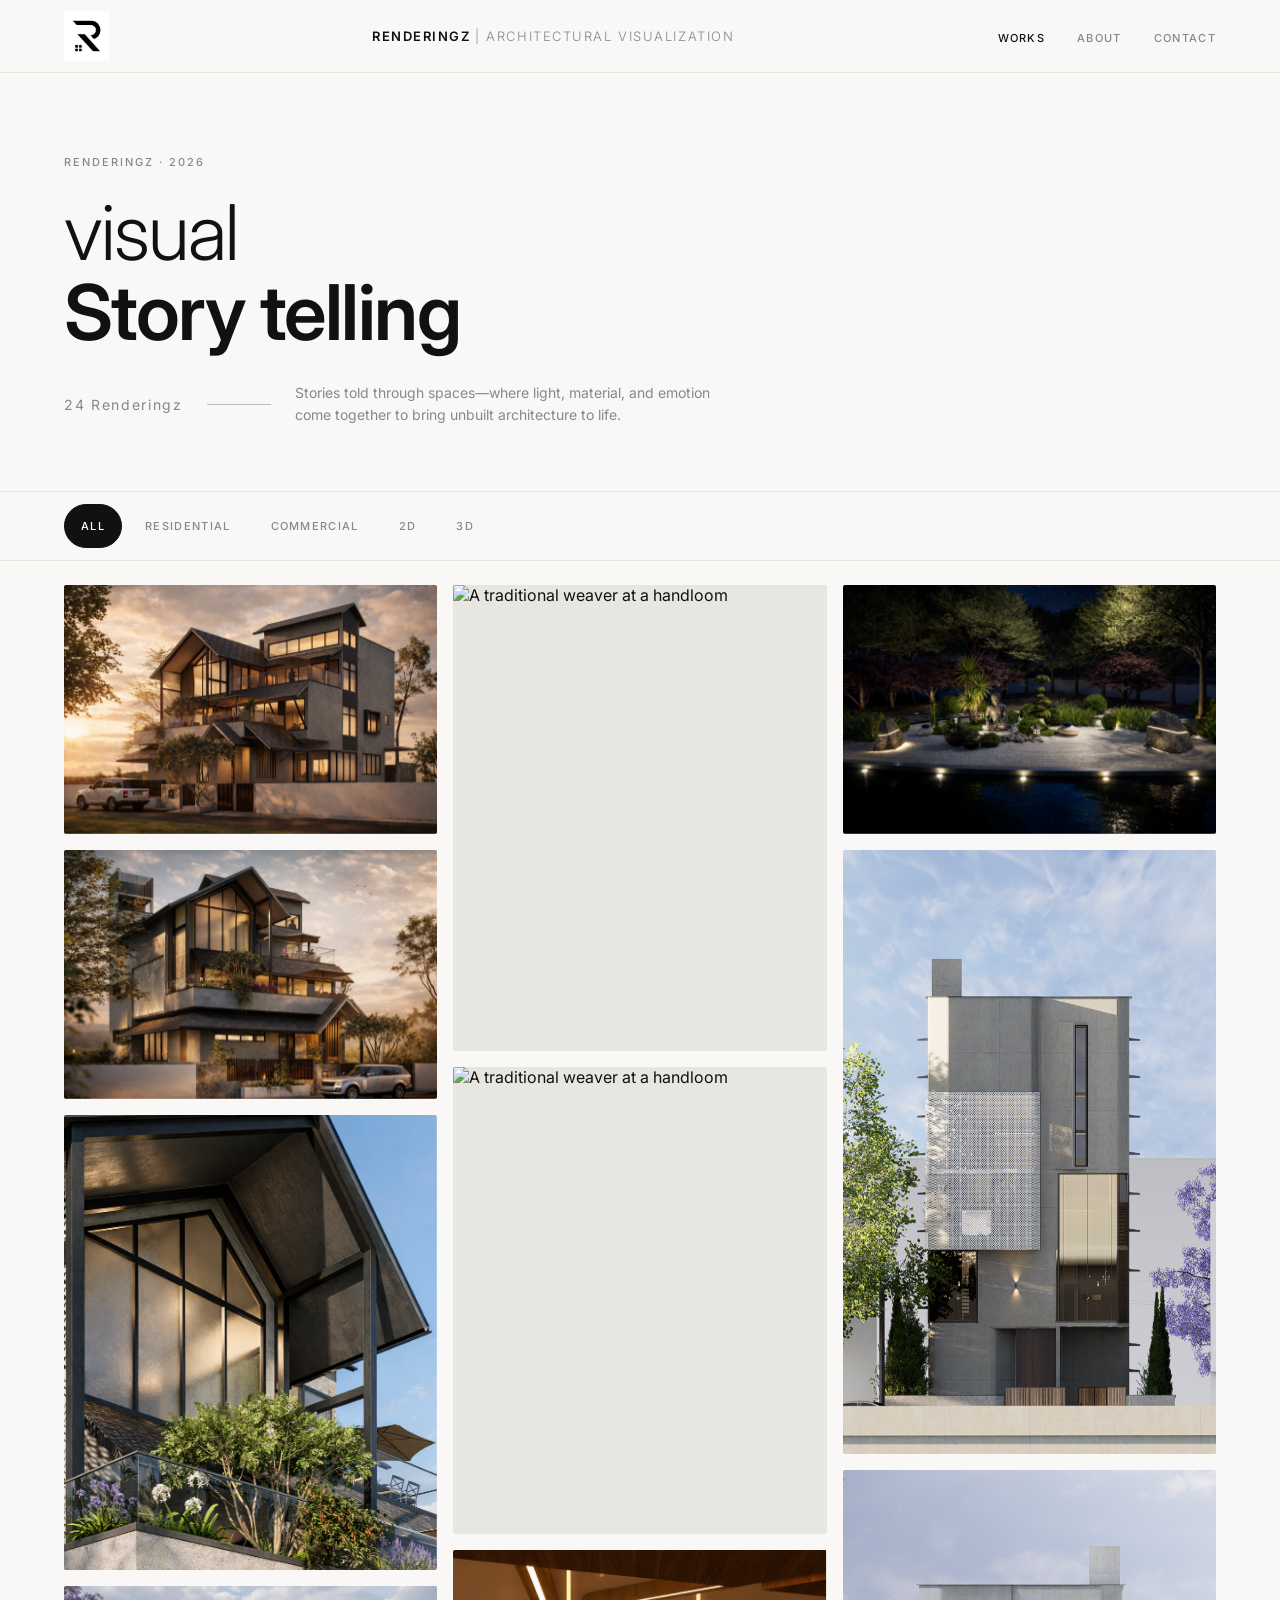
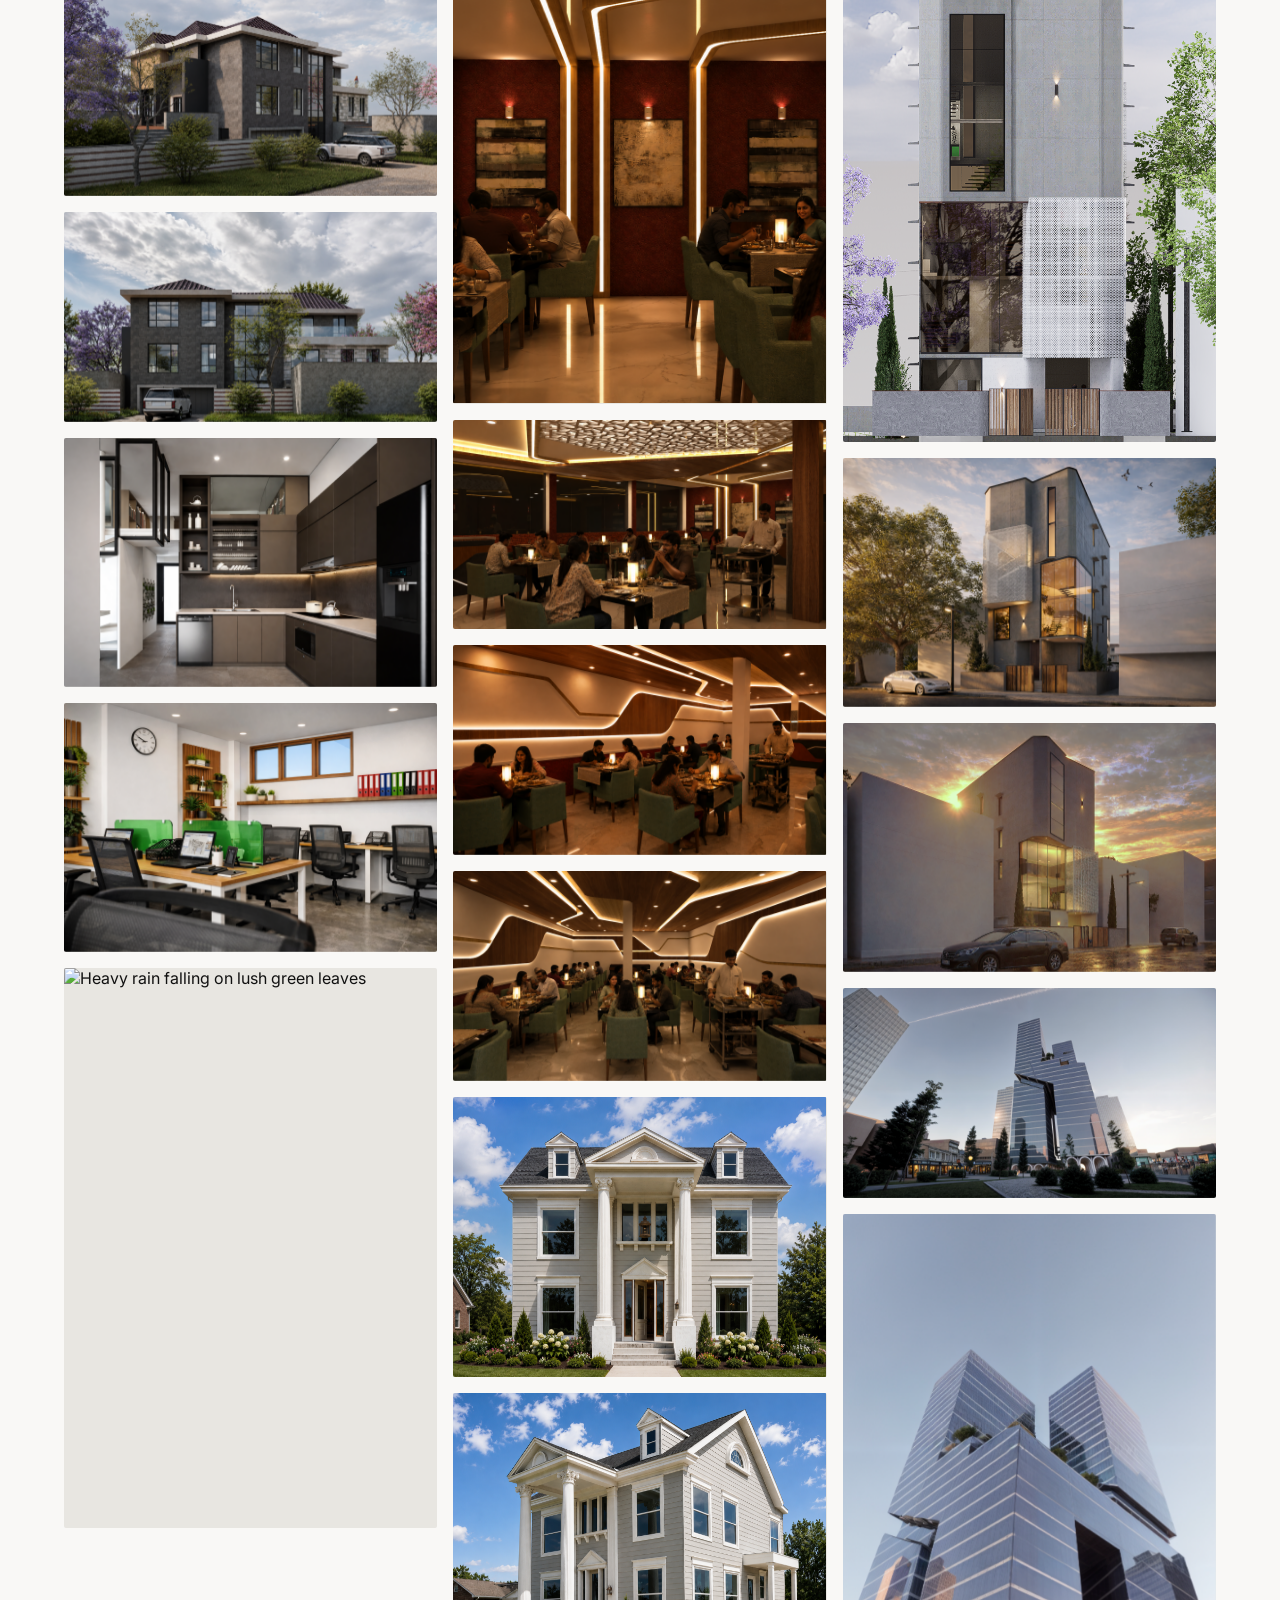
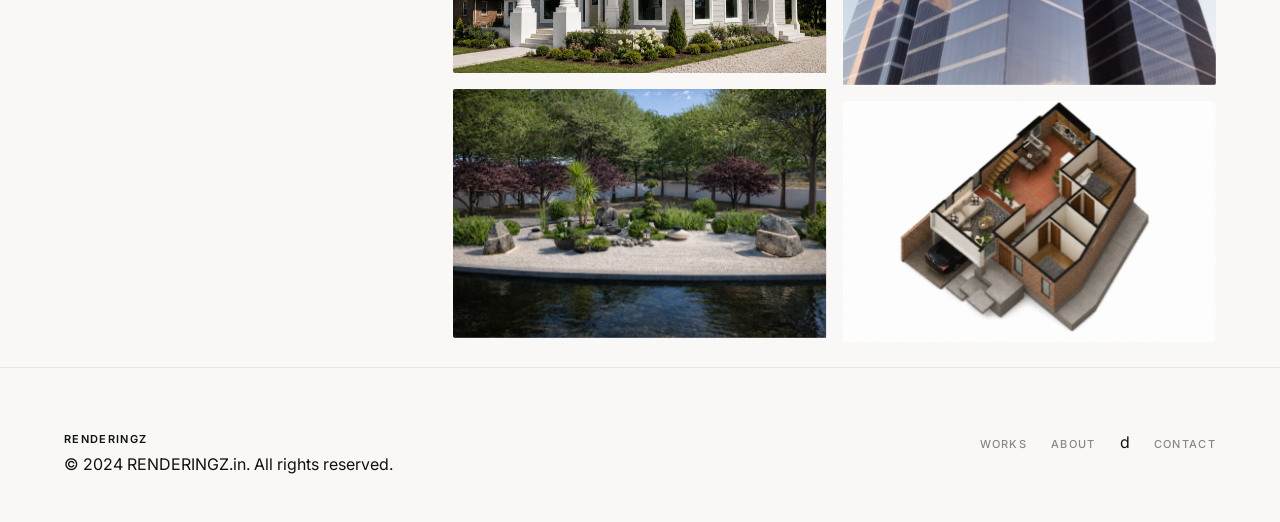
==== index.html @ 3589bfb1 "first initial commit" ====
<!DOCTYPE html>
<html lang="en">
<head>
  <meta charset="UTF-8" />
  <meta name="viewport" content="width=device-width, initial-scale=1.0" />
  <title>RENDERINGZ.IN</title>
  <link rel="icon" href="images/favicon.ico.png" />
  <meta name="description" content="A minimalist portfolio template." />

  <!--
Tooplate 2160 Exhibit Studio
https://www.tooplate.com/view/2160-exhibit-studio
Free HTML CSS Template
-->

  <link rel="preconnect" href="https://fonts.googleapis.com" />
  <link rel="preconnect" href="https://fonts.gstatic.com" crossorigin />
  <link href="https://fonts.googleapis.com/css2?family=Inter:wght@300;400;500;600&display=swap" rel="stylesheet" />
  <link rel="stylesheet" href="Renderingz-style.css" />
</head>
<body>

  <!-- ═══════════════════════════════════════════════════════════════
       NAVIGATION
       ═══════════════════════════════════════════════════════════════ -->
  <nav class="site-nav" role="navigation" aria-label="Main">

      <!-- ↓ EDIT: Replace with your name or studio name -->

      

    <div class="nav__bar">

      <a href="index.html" class="logo">
        <img src="images/logo-2-01.png" alt="Company Logo">

      <a href="index.html" class="nav__wordmark">RENDERINGZ <span>| Architectural visualization</span></a>

      <!-- ↓ EDIT: Desktop links (visible ≥680px) -->
      <ul class="nav__links">
        <li><a href="index.html" class="nav__link--active">works</a></li>
        <li><a href="about.html">About</a></li>
        <li><a href="contact.html">Contact</a></li>
      </ul>

      <!-- Hamburger — visible on mobile only, controlled by JS -->
      <button
        class="nav__hamburger"
        id="js-hamburger"
        aria-label="Open menu"
        aria-expanded="false"
        aria-controls="js-mobile-menu"
      >
        <span class="nav__hamburger-line"></span>
        <span class="nav__hamburger-line"></span>
        <span class="nav__hamburger-line"></span>
      </button>

    </div><!-- /nav__bar -->

    <!-- ↓ EDIT: Mobile menu links (visible <680px, toggled by hamburger) -->
    <ul class="nav__mobile-menu" id="js-mobile-menu" aria-hidden="true">
      <li><a href="index.html" class="nav__link--active">Gallery</a></li>
      <li><a href="about.html">About</a></li>
      <li><a href="contact.html">Contact</a></li>
    </ul>

  </nav>


  <!-- ═══════════════════════════════════════════════════════════════
       HERO
       ═══════════════════════════════════════════════════════════════ -->
  <header class="site-hero">

        <!-- ↓ EDIT: Your gallery category / series name -->
    <p class="hero__tag">Renderingz · 2026</p>

    <!-- ↓ EDIT: Your gallery headline -->
    <h1 class="hero__title">
      visual <br><strong>Story telling</strong>
    </h1>

    <div class="hero__meta">
      <!-- ↓ EDIT: Update the photo count to match your gallery -->
      <span class="hero__count" id="js-photo-count">24 Renderingz</span>
      <div class="hero__rule" aria-hidden="true"></div>
      <!-- ↓ EDIT: A one-line description of your gallery series -->
      <p class="hero__desc">Stories told through spaces—where light, material, and emotion come together to bring unbuilt architecture to life.</p>
    </div>

  </header>


  <!-- ═══════════════════════════════════════════════════════════════
       FILTER BAR  (optional — delete this section if not needed)
       ═══════════════════════════════════════════════════════════════ -->
  <div class="gallery-filter-wrap">
    <div class="gallery-filter" role="toolbar" aria-label="Filter gallery">

      <!-- ↓ EDIT: Add or remove filter buttons to match your categories.
                The "All" button shows all items; the others filter by
                the data-filter attribute on each .gallery__item below. -->
      <button class="filter__btn is-active" data-filter="all">All</button>
      <button class="filter__btn" data-filter="Residential">Residential</button>
      <button class="filter__btn" data-filter="commercial">commercial</button>
      <button class="filter__btn" data-filter="2D">2D</button>
      <button class="filter__btn" data-filter="3D">3D</button>

    </div>
  </div>


  <!-- ═══════════════════════════════════════════════════════════════
       MASONRY GALLERY
       ─────────────────────────────────────────────────────────────
       HOW TO ADD PHOTOS:
       1. Copy one <div class="gallery__item"> block below.
       2. Replace the src="..." with your image path.
       3. Replace data-full="..." with a high-res path for the lightbox.
       4. Update data-title and data-meta to your caption text.
       5. Set data-category to one of your filter names (e.g. "Residential").
       ─────────────────────────────────────────────────────────────
       NOTE: The CSS column masonry needs images of VARYING heights
       for the best visual result. Mix Residential & commercial shots.
       ═══════════════════════════════════════════════════════════════ -->
  <main class="gallery" id="js-gallery" aria-label="Photo gallery">


    <!-- ─── PHOTO 1 ───────────────────────────────────────────── -->
    <div class="gallery__item" data-category="Residential"
         data-full="images/BLR_Villa-2_ExC1.png"
         data-title="Bangalore villa"
         data-meta="Bangalore, India · 2025">

      <!-- ↓ EDIT: Replace src with your thumbnail image -->
      <img
        src="images/BLR_Villa-2_ExC1.png"
        width="900"
        height="600"
        alt="A Residential captured in golden hour light"
        class="gallery__image"
        loading="lazy"
      />

      <div class="gallery__caption">
        <span class="gallery__caption-title">Bangalore villa</span>
        <span class="gallery__caption-meta">Bangalore, India · 2025</span>
      </div>

      <div class="gallery__expand-icon" aria-hidden="true">
        <svg viewBox="0 0 12 12" stroke-width="1.5"><path d="M1 4V1h3M8 1h3v3M11 8v3H8M4 11H1V8"/></svg>
      </div>

    </div><!-- /PHOTO 1 -->


    <!-- ─── PHOTO 2 ───────────────────────────────────────────── -->
    <div class="gallery__item" data-category="Residential"
         data-full="images/BLR_Villa-2_ExC2.png"
         data-title="Bangalore villa"
         data-meta="Bangalore, India · 2025">

      <img
        src="images/BLR_Villa-2_ExC2.png"
        width="600"
        height="400"
        alt="Coastal mist over a rugged shoreline"
        class="gallery__image"
        loading="lazy"
      />

      <div class="gallery__caption">
        <span class="gallery__caption-title">Bangalore villa</span>
        <span class="gallery__caption-meta">Bangalore, India · 2025</span>
      </div>

      <div class="gallery__expand-icon" aria-hidden="true">
        <svg viewBox="0 0 12 12" stroke-width="1.5"><path d="M1 4V1h3M8 1h3v3M11 8v3H8M4 11H1V8"/></svg>
      </div>

    </div><!-- /PHOTO 2 -->


    <!-- ─── PHOTO 3 ───────────────────────────────────────────── -->
    <div class="gallery__item" data-category="Residential"
         data-full="images/BLR_Villa-2_ExC3 - Copy.png"
         data-title="Bangalore villa"
         data-meta="Bangalore, India · 2025">

      <img
        src="images/BLR_Villa-2_ExC3 - Copy.png"
        width="600"
        height="800"
        alt="Urban architecture reflecting steel and glass"
        class="gallery__image"
        loading="lazy"
      />

      <div class="gallery__caption">
        <span class="gallery__caption-title">Steel &amp; Glass</span>
        <span class="gallery__caption-meta">New York, USA · 2024</span>
      </div>

      <div class="gallery__expand-icon" aria-hidden="true">
        <svg viewBox="0 0 12 12" stroke-width="1.5"><path d="M1 4V1h3M8 1h3v3M11 8v3H8M4 11H1V8"/></svg>
      </div>

    </div><!-- /PHOTO 3 -->


    <!-- ─── PHOTO 4 ───────────────────────────────────────────── -->
    <div class="gallery__item" data-category="Residential"
         data-full="images/Atlanta house 1 ExC1.png"
         data-title="Atlanta house"
         data-meta="Atlanta · 2025">

      <img
        src="images/Atlanta house 1 ExC1.png"
        width="600"
        height="400"
        alt="Sunlight filtering through a dense forest floor"
        class="gallery__image"
        loading="lazy"
      />

      <div class="gallery__caption">
        <span class="gallery__caption-title">Atlanta house</span>
        <span class="gallery__caption-meta">Atlanta · 2025</span>
      </div>

      <div class="gallery__expand-icon" aria-hidden="true">
        <svg viewBox="0 0 12 12" stroke-width="1.5"><path d="M1 4V1h3M8 1h3v3M11 8v3H8M4 11H1V8"/></svg>
      </div>

    </div><!-- /PHOTO 4 -->


    <!-- ─── PHOTO 5 ───────────────────────────────────────────── -->
    <div class="gallery__item" data-category="Residential"
         data-full="images/Atlanta house 1 ExC2.png"
         data-title="Atlanta house"
         data-meta="Atlanta · 2025">

      <img
        src="images/Atlanta house 1 ExC2.png"
        width="600"
        height="900"
        alt="A quiet Residential by a Sunday morning window"
        class="gallery__image"
        loading="lazy"
      />

      <div class="gallery__caption">
        <span class="gallery__caption-title">Atlanta house</span>
        <span class="gallery__caption-meta">Atlanta · 2025</span>
      </div>

      <div class="gallery__expand-icon" aria-hidden="true">
        <svg viewBox="0 0 12 12" stroke-width="1.5"><path d="M1 4V1h3M8 1h3v3M11 8v3H8M4 11H1V8"/></svg>
      </div>

    </div><!-- /PHOTO 5 -->


    <!-- ─── PHOTO 6 ───────────────────────────────────────────── -->
    <div class="gallery__item" data-category="commercial"
         data-full="images/EXPERIENCE CENTER -1.png"
         data-title="Interiors experience center"
         data-meta="Bangalore, India · 2023">

      <img
        src="images/EXPERIENCE CENTER -1.png"
        width="600"
        height="360"
        alt="experience center Interiors"
        class="gallery__image"
        loading="lazy"
      />

      <div class="gallery__caption">
        <span class="gallery__caption-title">Experience center</span>
        <span class="gallery__caption-meta">Bangalore, India · 2023</span>
      </div>

      <div class="gallery__expand-icon" aria-hidden="true">
        <svg viewBox="0 0 12 12" stroke-width="1.5"><path d="M1 4V1h3M8 1h3v3M11 8v3H8M4 11H1V8"/></svg>
      </div>

    </div><!-- /PHOTO 6 -->


    <!-- ─── PHOTO 7 ───────────────────────────────────────────── -->
    <div class="gallery__item" data-category="commercial"
         data-full="images/EXPERIENCE CENTER -1.png"
         data-title="Interiors experience center"
         data-meta="Bangalore, India · 2023">

      <img
        src="images/BASEMENT OFFICE-1.png"
        width="600"
        height="360"
        alt="experience center Interiors"
        class="gallery__image"
        loading="lazy"
      />

      <div class="gallery__caption">
        <span class="gallery__caption-title">Experience center</span>
        <span class="gallery__caption-meta">Bangalore, India · 2023</span>
      </div>

      <div class="gallery__expand-icon" aria-hidden="true">
        <svg viewBox="0 0 12 12" stroke-width="1.5"><path d="M1 4V1h3M8 1h3v3M11 8v3H8M4 11H1V8"/></svg>
      </div>

    </div><!-- /PHOTO 7 -->


    <!-- ─── PHOTO 8 ───────────────────────────────────────────── -->
    <div class="gallery__item" data-category="Residential"
         data-full="images/BLR_Villa-1_ExC1.png"
         data-title="Bangalore villa"
         data-meta="Bengaluru, India · 2025">

      <img
        src="images/BLR_Villa-1_ExC1.png"
        width="600"
        height="900"
        alt="Heavy rain falling on lush green leaves"
        class="gallery__image"
        loading="lazy"
      />

      <div class="gallery__caption">
        <span class="gallery__caption-title">Bangalore villa</span>
        <span class="gallery__caption-meta">Bengaluru, India · 2025</span>
      </div>

      <div class="gallery__expand-icon" aria-hidden="true">
        <svg viewBox="0 0 12 12" stroke-width="1.5"><path d="M1 4V1h3M8 1h3v3M11 8v3H8M4 11H1V8"/></svg>
      </div>

    </div><!-- /PHOTO 8 -->


    <!-- ─── PHOTO 9 ───────────────────────────────────────────── -->
    <div class="gallery__item" data-category="Residential"
         data-full="images/BLR_Villa-1_ExC2.png"
         data-title="Bangalore villa"
         data-meta="Bengaluru, India · 2025">

      <img
        src="images/BLR_Villa-1_ExC2.png"
        width="600"
        height="750"
        alt="A traditional weaver at a handloom"
        class="gallery__image"
        loading="lazy"
      />

      <div class="gallery__caption">
        <span class="gallery__caption-title">Bangalore villa</span>
        <span class="gallery__caption-meta">Bengaluru, India · 2025</span>
      </div>

      <div class="gallery__expand-icon" aria-hidden="true">
        <svg viewBox="0 0 12 12" stroke-width="1.5"><path d="M1 4V1h3M8 1h3v3M11 8v3H8M4 11H1V8"/></svg>
      </div>

    </div><!-- /PHOTO 9 -->


    <!-- ─── PHOTO 10 ──────────────────────────────────────────── -->
    <div class="gallery__item" data-category="Residential"
         data-full="images/BLR_Villa-1_ExC4.png"
         data-title="Bangalore villa"
         data-meta="Bengaluru, India · 2025">

      <img
        src="images/BLR_Villa-1_ExC4.png"
        width="600"
        height="750"
        alt="A traditional weaver at a handloom"
        class="gallery__image"
        loading="lazy"
      />

      <div class="gallery__caption">
        <span class="gallery__caption-title">Bangalore villa</span>
        <span class="gallery__caption-meta">Bengaluru, India · 2025</span>
      </div>

      <div class="gallery__expand-icon" aria-hidden="true">
        <svg viewBox="0 0 12 12" stroke-width="1.5"><path d="M1 4V1h3M8 1h3v3M11 8v3H8M4 11H1V8"/></svg>
      </div>

    </div><!-- /PHOTO 10 -->


    <!-- ─── PHOTO 11 ──────────────────────────────────────────── -->
    <div class="gallery__item" data-category="commercial"
         data-full="images/HYD CHEFS - InC (3) - Copy.png"
         data-title="Hyderabad Chefs"
         data-meta="Bangalore, India · 2024">

      <img
        src="images/HYD CHEFS - InC (3) - Copy.png"
        width="600"
        height="800"
        alt="A single beam of light cutting through a dark pillar"
        class="gallery__image"
        loading="lazy"
      />

      <div class="gallery__caption">
        <span class="gallery__caption-title">Hyderabad Chefs</span>
        <span class="gallery__caption-meta">Bangalore, India · 2024</span>
      </div>

      <div class="gallery__expand-icon" aria-hidden="true">
        <svg viewBox="0 0 12 12" stroke-width="1.5"><path d="M1 4V1h3M8 1h3v3M11 8v3H8M4 11H1V8"/></svg>
      </div>

    </div><!-- /PHOTO 11 -->


    <!-- ─── PHOTO 12 ──────────────────────────────────────────── -->
    <div class="gallery__item" data-category="commercial"
         data-full="images/HYD CHEFS - InC (1).png"
         data-title="Hyderabad Chefs"
         data-meta="Bangalore, India · 2024">

      <img
        src="images/HYD CHEFS - InC (1).png"
        width="600"
        height="800"
        alt="A single beam of light cutting through a dark pillar"
        class="gallery__image"
        loading="lazy"
      />

      <div class="gallery__caption">
        <span class="gallery__caption-title">Hyderabad Chefs</span>
        <span class="gallery__caption-meta">Bangalore, India · 2024</span>
      </div>

      <div class="gallery__expand-icon" aria-hidden="true">
        <svg viewBox="0 0 12 12" stroke-width="1.5"><path d="M1 4V1h3M8 1h3v3M11 8v3H8M4 11H1V8"/></svg>
      </div>

    </div><!-- /PHOTO 12 -->


    <!-- ─── PHOTO 13 ───────────────────────────────────────────── -->
    <div class="gallery__item" data-category="commercial"
         data-full="images/HYD CHEFS - InC (2).png"
         data-title="Hyderabad Chefs"
         data-meta="Bangalore, India · 2024">

      <img
        src="images/HYD CHEFS - InC (2).png"
        width="600"
        height="800"
        alt="A single beam of light cutting through a dark pillar"
        class="gallery__image"
        loading="lazy"
      />

      <div class="gallery__caption">
        <span class="gallery__caption-title">Hyderabad Chefs</span>
        <span class="gallery__caption-meta">Bangalore, India · 2024</span>
      </div>

      <div class="gallery__expand-icon" aria-hidden="true">
        <svg viewBox="0 0 12 12" stroke-width="1.5"><path d="M1 4V1h3M8 1h3v3M11 8v3H8M4 11H1V8"/></svg>
      </div>

    </div><!-- /PHOTO 13 -->


    <!-- ─── PHOTO 14 ───────────────────────────────────────────── -->
    <div class="gallery__item" data-category="commercial"
         data-full="images/HYD CHEFS - InC (4).png"
         data-title="Hyderabad Chefs"
         data-meta="Bangalore, India · 2024">

      <img
        src="images/HYD CHEFS - InC (4).png"
        width="600"
        height="800"
        alt="A single beam of light cutting through a dark pillar"
        class="gallery__image"
        loading="lazy"
      />

      <div class="gallery__caption">
        <span class="gallery__caption-title">Hyderabad Chefs</span>
        <span class="gallery__caption-meta">Bangalore, India · 2024</span>
      </div>

      <div class="gallery__expand-icon" aria-hidden="true">
        <svg viewBox="0 0 12 12" stroke-width="1.5"><path d="M1 4V1h3M8 1h3v3M11 8v3H8M4 11H1V8"/></svg>
      </div>

    </div><!-- /PHOTO 14 -->


    <!-- ─── PHOTO 15 ───────────────────────────────────────────── -->
    <div class="gallery__item" data-category="Residential"
         data-full="images/San Jose house 1 - ExC1.png"
         data-title="San Jose House"
         data-meta="San Jose, USA · 2026">

      <img
        src="images/San Jose house 1 - ExC1.png"
        width="600"
        height="360"
        alt="Salt flats stretching to the horizon at dusk"
        class="gallery__image"
        loading="lazy"
      />

      <div class="gallery__caption">
        <span class="gallery__caption-title">San Jose House</span>
        <span class="gallery__caption-meta">San Jose, USA · 2026</span>
      </div>

      <div class="gallery__expand-icon" aria-hidden="true">
        <svg viewBox="0 0 12 12" stroke-width="1.5"><path d="M1 4V1h3M8 1h3v3M11 8v3H8M4 11H1V8"/></svg>
      </div>

    </div><!-- /PHOTO 15 -->


    <!-- ─── PHOTO 16 ───────────────────────────────────────────── -->
    <div class="gallery__item" data-category="Residential"
         data-full="images/San Jose house 1 - ExC2.png"
         data-title="San Jose House"
         data-meta="San Jose, USA · 2026">

      <img
        src="images/San Jose house 1 - ExC2.png"
        width="600"
        height="360"
        alt="Salt flats stretching to the horizon at dusk"
        class="gallery__image"
        loading="lazy"
      />

      <div class="gallery__caption">
        <span class="gallery__caption-title">San Jose House</span>
        <span class="gallery__caption-meta">San Jose, USA · 2026</span>
      </div>

      <div class="gallery__expand-icon" aria-hidden="true">
        <svg viewBox="0 0 12 12" stroke-width="1.5"><path d="M1 4V1h3M8 1h3v3M11 8v3H8M4 11H1V8"/></svg>
      </div>

    </div><!-- /PHOTO 16 -->


     <!-- ─── PHOTO 17 ───────────────────────────────────────────── -->
    <div class="gallery__item" data-category="commercial"
         data-full="images/zen garden day.png"
         data-title="Delhi convention center"
         data-meta="New delhi, India · 2024">

      <img
        src="images/zen garden day.png"
        width="600"
        height="360"
        alt="Delhi convention center driveway landscape"
        class="gallery__image"
        loading="lazy"
      />

      <div class="gallery__caption">
        <span class="gallery__caption-title">Delhi convention center</span>
        <span class="gallery__caption-meta">New delhi, India · 2024</span>
      </div>

      <div class="gallery__expand-icon" aria-hidden="true">
        <svg viewBox="0 0 12 12" stroke-width="1.5"><path d="M1 4V1h3M8 1h3v3M11 8v3H8M4 11H1V8"/></svg>
      </div>

    </div><!-- /PHOTO 17 -->


    <!-- ─── PHOTO 17 ───────────────────────────────────────────── -->
    <div class="gallery__item" data-category="commercial"
         data-full="images/zen garden.png"
         data-title="Delhi convention center"
         data-meta="New delhi, India · 2024">

      <img
        src="images/zen garden.png"
        width="600"
        height="360"
        alt="Delhi convention center driveway landscape"
        class="gallery__image"
        loading="lazy"
      />

      <div class="gallery__caption">
        <span class="gallery__caption-title">Delhi convention center</span>
        <span class="gallery__caption-meta">New delhi, India · 2024</span>
      </div>

      <div class="gallery__expand-icon" aria-hidden="true">
        <svg viewBox="0 0 12 12" stroke-width="1.5"><path d="M1 4V1h3M8 1h3v3M11 8v3H8M4 11H1V8"/></svg>
      </div>

    </div><!-- /PHOTO 17 -->


    <!-- ─── PHOTO 17 ───────────────────────────────────────────── -->
    <div class="gallery__item" data-category="commercial"
         data-full="images/Nagpur centre (1).png"
         data-title="Nagpur convention center"
         data-meta="Nagpur, India · 2025">

      <img
        src="images/Nagpur centre (1).png"
        width="600"
        height="360"
        alt="Delhi convention center driveway landscape"
        class="gallery__image"
        loading="lazy"
      />

      <div class="gallery__caption">
        <span class="gallery__caption-title">Nagpur convention center</span>
        <span class="gallery__caption-meta">Nagpur, India · 2025</span>
      </div>

      <div class="gallery__expand-icon" aria-hidden="true">
        <svg viewBox="0 0 12 12" stroke-width="1.5"><path d="M1 4V1h3M8 1h3v3M11 8v3H8M4 11H1V8"/></svg>
      </div>

    </div><!-- /PHOTO 17 -->



    <!-- ─── PHOTO 18 ───────────────────────────────────────────── -->
    <div class="gallery__item" data-category="commercial"
         data-full="images/Nagpur centre (2).png"
         data-title="Nagpur convention center"
         data-meta="Nagpur, India · 2025">

      <img
        src="images/Nagpur centre (2).png"
        width="600"
        height="360"
        alt="Delhi convention center driveway landscape"
        class="gallery__image"
        loading="lazy"
      />

      <div class="gallery__caption">
        <span class="gallery__caption-title">Nagpur convention center</span>
        <span class="gallery__caption-meta">Nagpur, India · 2025</span>
      </div>

      <div class="gallery__expand-icon" aria-hidden="true">
        <svg viewBox="0 0 12 12" stroke-width="1.5"><path d="M1 4V1h3M8 1h3v3M11 8v3H8M4 11H1V8"/></svg>
      </div>

    </div><!-- /PHOTO 18 -->


    <!-- ─── PHOTO 19 ───────────────────────────────────────────── -->
    <div class="gallery__item" data-category="commercial"
         data-full="images/Nagpur centre (3).png"
         data-title="Nagpur convention center"
         data-meta="Nagpur, India · 2025">

      <img
        src="images/Nagpur centre (3).png"
        width="600"
        height="360"
        alt="Delhi convention center driveway landscape"
        class="gallery__image"
        loading="lazy"
      />

      <div class="gallery__caption">
        <span class="gallery__caption-title">Nagpur convention center</span>
        <span class="gallery__caption-meta">Nagpur, India · 2025</span>
      </div>

      <div class="gallery__expand-icon" aria-hidden="true">
        <svg viewBox="0 0 12 12" stroke-width="1.5"><path d="M1 4V1h3M8 1h3v3M11 8v3H8M4 11H1V8"/></svg>
      </div>

    </div><!-- /PHOTO 19 -->



    <!-- ─── PHOTO 20 ───────────────────────────────────────────── -->
    <div class="gallery__item" data-category="commercial"
         data-full="images/Nagpur centre (4).png"
         data-title="Nagpur convention center"
         data-meta="Nagpur, India · 2025">

      <img
        src="images/Nagpur centre (4).png"
        width="600"
        height="360"
        alt="Delhi convention center driveway landscape"
        class="gallery__image"
        loading="lazy"
      />

      <div class="gallery__caption">
        <span class="gallery__caption-title">Nagpur convention center</span>
        <span class="gallery__caption-meta">Nagpur, India · 2025</span>
      </div>

      <div class="gallery__expand-icon" aria-hidden="true">
        <svg viewBox="0 0 12 12" stroke-width="1.5"><path d="M1 4V1h3M8 1h3v3M11 8v3H8M4 11H1V8"/></svg>
      </div>

    </div><!-- /PHOTO 20 -->



    <!-- ─── PHOTO 20 ───────────────────────────────────────────── -->
    <div class="gallery__item" data-category="commercial"
         data-full="images/Bahrain (1).png"
         data-title="Pinnacle towers mised use competition"
         data-meta="Bahrain · 2025">

      <img
        src="images/Bahrain (1).png"
        width="600"
        height="360"
        alt="Delhi convention center driveway landscape"
        class="gallery__image"
        loading="lazy"
      />

      <div class="gallery__caption">
        <span class="gallery__caption-title">Nagpur convention center</span>
        <span class="gallery__caption-meta">Nagpur, India · 2025</span>
      </div>

      <div class="gallery__expand-icon" aria-hidden="true">
        <svg viewBox="0 0 12 12" stroke-width="1.5"><path d="M1 4V1h3M8 1h3v3M11 8v3H8M4 11H1V8"/></svg>
      </div>

    </div><!-- /PHOTO 20 -->



    <!-- ─── PHOTO 20 ───────────────────────────────────────────── -->
    <div class="gallery__item" data-category="commercial"
         data-full="images/Bahrain (2).png"
         data-title="Pinnacle towers mised use competition"
         data-meta="Bahrain · 2025">

      <img
        src="images/Bahrain (2).png"
        width="600"
        height="360"
        alt="Delhi convention center driveway landscape"
        class="gallery__image"
        loading="lazy"
      />

      <div class="gallery__caption">
        <span class="gallery__caption-title">Nagpur convention center</span>
        <span class="gallery__caption-meta">Nagpur, India · 2025</span>
      </div>

      <div class="gallery__expand-icon" aria-hidden="true">
        <svg viewBox="0 0 12 12" stroke-width="1.5"><path d="M1 4V1h3M8 1h3v3M11 8v3H8M4 11H1V8"/></svg>
      </div>

    </div><!-- /PHOTO 20 -->


    <!-- ─── PHOTO 20 ───────────────────────────────────────────── -->
    <div class="gallery__item" data-category="3D"
         data-full="images/mehfooz residence 3D.png"
         data-title="Mehfuz manzil"
         data-meta="Bangalore · 2025">

      <img
        src="images/mehfooz residence 3D.png"
        width="600"
        height="360"
        alt="Delhi convention center driveway landscape"
        class="gallery__image"
        loading="lazy"
      />

      <div class="gallery__caption">
        <span class="gallery__caption-title">Mehfooz manzil</span>
        <span class="gallery__caption-meta">Bangalore, India · 2025</span>
      </div>

      <div class="gallery__expand-icon" aria-hidden="true">
        <svg viewBox="0 0 12 12" stroke-width="1.5"><path d="M1 4V1h3M8 1h3v3M11 8v3H8M4 11H1V8"/></svg>
      </div>

    </div><!-- /PHOTO 20 -->

    

  

    


    <!-- ═══════════════════════════════════════════════════════════
         ↑  PASTE NEW PHOTOS ABOVE THIS LINE
         Copy any .gallery__item block above and change:
           src="..."              → your thumbnail image path
           data-full="..."        → your high-res image path
           data-title="..."       → your photo title
           data-meta="..."        → location / year
           data-category="..."    → portfolio category (for filter)
         ═══════════════════════════════════════════════════════════ -->


  </main><!-- /GALLERY -->


  <!-- ═══════════════════════════════════════════════════════════════
       LIGHTBOX  —  "Lightroom Mode"
       This element is controlled by JavaScript below.
       You do not need to edit this HTML.
       ═══════════════════════════════════════════════════════════════ -->
  <div class="lightbox" id="js-lightbox" role="dialog" aria-modal="true" aria-label="Photo viewer">

    <div class="lightbox__bar">
      <span class="lightbox__counter" id="js-lb-counter" aria-live="polite"></span>
      <button class="lightbox__close" id="js-lb-close" aria-label="Close photo viewer">
        <svg viewBox="0 0 24 24" stroke-linecap="round" stroke-linejoin="round">
          <path d="M18 6 6 18M6 6l12 12"/>
        </svg>
      </button>
    </div>

    <div class="lightbox__stage">

      <button class="lightbox__nav lightbox__nav--prev" id="js-lb-prev" aria-label="Previous photo">
        <svg viewBox="0 0 24 24" stroke-linecap="round" stroke-linejoin="round">
          <path d="M15 18l-6-6 6-6"/>
        </svg>
      </button>

      <!-- ↓ The <img> src is swapped by JS — do not edit src here -->
      <img src="" alt="" class="lightbox__image" id="js-lb-image" />

      <button class="lightbox__nav lightbox__nav--next" id="js-lb-next" aria-label="Next photo">
        <svg viewBox="0 0 24 24" stroke-linecap="round" stroke-linejoin="round">
          <path d="M9 18l6-6-6-6"/>
        </svg>
      </button>

    </div>

    <div class="lightbox__caption">
      <p class="lightbox__caption-title" id="js-lb-title"></p>
      <p class="lightbox__caption-meta"  id="js-lb-meta"></p>
    </div>

  </div><!-- /LIGHTBOX -->


  <!-- ═══════════════════════════════════════════════════════════════
       FOOTER
       ═══════════════════════════════════════════════════════════════ -->
  <footer class="site-footer">

    <div>
      <!-- ↓ EDIT: Replace with your name / studio -->
      <p class="footer__brand">RENDERINGZ</p>
      <p class="footer__copyright">&copy; 2024 RENDERINGZ.in. All rights reserved.</p>
      
       
      
    </div>

    <!-- ↓ EDIT: Update links to match your site pages -->
    <ul class="footer__nav">
      <li><a href="index.html">Works</a></li>
      <li><a href="about.html">About</a></li>d
      <li><a href="contact.html">Contact</a></li>
    </ul>

  </footer>


  <!-- ═══════════════════════════════════════════════════════════════
       JAVASCRIPT  —  Lightroom Mode + Filter
       You do not need to edit this block.
       ═══════════════════════════════════════════════════════════════ -->
  <script src="tooplate-exhibit-script.js"></script>

</body>
</html>
---- Renderingz-style.css ----
/*
Tooplate 2160 Exhibit Studio
https://www.tooplate.com/view/2160-exhibit-studio
Free HTML CSS Template
*/

/* ═══════════════════════════════════════════════════════════════
       DESIGN TOKENS — Edit these to restyle the entire template
       ═══════════════════════════════════════════════════════════════ */
    :root {

      /* ── Palette ─────────────────────────────────────────────── */
      --color-page-background:    #f9f8f6;   /* Off-white canvas                */
      --color-surface:            #ffffff;   /* Card / panel backgrounds        */
      --color-text-primary:       #111111;   /* Headlines, nav links            */
      --color-text-secondary:     #888888;   /* Sub-labels, meta info           */
      --color-text-tertiary:      #bbbbbb;   /* Dividers, faint labels          */
      --color-accent:             #111111;   /* Hover underlines, active states */
      --color-border-subtle:      #e8e6e1;   /* Hairline borders                */

      /* ── Caption Overlay ─────────────────────────────────────── */
      --color-caption-background: rgba(0, 0, 0, 0.72);  /* Semi-transparent bar */
      --color-caption-text:       #ffffff;
      --color-caption-meta:       rgba(255, 255, 255, 0.60);

      /* ── Lightbox (Lightroom Mode) ───────────────────────────── */
      --color-lightbox-backdrop:  rgba(8, 8, 8, 0.97);
      --color-lightbox-ui:        rgba(255, 255, 255, 0.85);
      --color-lightbox-ui-hover:  #ffffff;
      --color-lightbox-meta:      rgba(255, 255, 255, 0.50);

      /* ── Typography ──────────────────────────────────────────── */
      --font-family:              'Inter', -apple-system, BlinkMacSystemFont, sans-serif;
      --font-size-wordmark:       0.8125rem;  /* NAV logo text             */
      --font-size-label:          0.6875rem;  /* Tags, meta, small labels  */
      --font-size-caption-title:  0.8125rem;  /* Overlay photo title       */
      --font-size-caption-meta:   0.6875rem;  /* Overlay photographer meta */
      --font-size-hero-title:     clamp(2.25rem, 6vw, 5rem);
      --font-size-hero-sub:       clamp(0.75rem, 1.5vw, 0.875rem);
      --font-size-footer:         0.6875rem;
      --letter-spacing-wide:      0.12em;
      --letter-spacing-wider:     0.18em;

      /* ── Page Spacing ────────────────────────────────────────── */
      --space-page-x:             clamp(1.5rem, 5vw, 6rem);  /* Left/right margin  */
      --space-page-top:           2rem;
      --space-nav-height:         4.5rem;
      --space-hero-top:           clamp(3rem, 6vw, 6rem);
      --space-hero-bottom:        clamp(2.5rem, 5vw, 5rem);
      --space-section-gap:        clamp(1rem, 2vw, 1.5rem);
      --space-footer-top:         clamp(3rem, 5vw, 5rem);

      /* ── Masonry Grid ────────────────────────────────────────── */
      --grid-column-gap:          clamp(0.625rem, 1.25vw, 1.125rem); /* Gap between columns */
      --grid-item-margin-bottom:  clamp(0.625rem, 1.25vw, 1.125rem); /* Gap between rows    */
      --grid-columns-wide:        4;   /* ≥1400px */
      --grid-columns-desktop:     3;   /* ≥900px  */
      --grid-columns-tablet:      2;   /* ≥560px  */
      --grid-columns-mobile:      1;   /* <560px  */
      --grid-border-radius:       2px;

      /* ── Transitions ─────────────────────────────────────────── */
      --transition-caption:       transform 0.38s cubic-bezier(0.4, 0, 0.2, 1),
                                  opacity  0.38s cubic-bezier(0.4, 0, 0.2, 1);
      --transition-image-scale:   transform 0.55s cubic-bezier(0.25, 0.46, 0.45, 0.94);
      --transition-lightbox:      opacity 0.28s ease;
      --transition-lightbox-img:  opacity 0.22s ease, transform 0.28s cubic-bezier(0.4, 0, 0.2, 1);

      /* ── Contact Form Colors ──────────────────────────────────── */
      --color-input-bg:           #ffffff;
      --color-input-border:       #d8d5cf;
      --color-input-focus:        #111111;
      --color-success-bg:         #f0faf4;
      --color-success-text:       #1a7a45;
      --color-success-border:     #b6e8cb;
      --color-error-text:         #c0392b;

    }

    /* ═══════════════════════════════════════════════════════════════
       RESET & BASE
       ═══════════════════════════════════════════════════════════════ */
    *, *::before, *::after { box-sizing: border-box; margin: 0; padding: 0; }

    html {
      font-family:          var(--font-family);
      font-size:            16px;
      background-color:     var(--color-page-background);
      color:                var(--color-text-primary);
      -webkit-font-smoothing: antialiased;
      text-rendering:       optimizeLegibility;
      scroll-behavior:      smooth;
    }

    body { min-height: 100vh; }

    img { display: block; width: 100%; height: auto; }

    a { color: inherit; text-decoration: none; }

    /* ═══════════════════════════════════════════════════════════════
       NAVIGATION
       ═══════════════════════════════════════════════════════════════ */
    .site-nav {
      position:         sticky;
      top:              0;
      z-index:          200;
      background-color: var(--color-page-background);
      border-bottom:    1px solid var(--color-border-subtle);
    }

    .navbar {
    display: flex;
    justify-content: space-between;
    align-items: center;
    padding: 20px 50px;
}

.logo img {
    height: 50px;      /* Adjust to your preference */
    width: auto;
    display: block;
}

.nav-links {
    display: flex;
    gap: 50px;
    list-style: none;
}

    /* ── Top bar (wordmark + hamburger / desktop links) ────────── */
    .nav__bar {
      display:          flex;
      align-items:      center;
      justify-content:  space-between;
      height:           var(--space-nav-height);
      padding:          0 var(--space-page-x);
    }

    .nav__wordmark {
      font-size:      var(--font-size-wordmark);
      font-weight:    600;
      letter-spacing: var(--letter-spacing-wide);
      text-transform: uppercase;
      color:          var(--color-text-primary);
    }

    .nav__wordmark span {
      font-weight:    300;
      color:          var(--color-text-secondary);
    }

    /* ── Desktop links (hidden on mobile) ───────────────────────── */
    .nav__links {
      display:        flex;
      align-items:    center;
      gap:            2rem;
      list-style:     none;
    }

    .nav__links a {
      font-size:      var(--font-size-label);
      font-weight:    500;
      letter-spacing: var(--letter-spacing-wide);
      text-transform: uppercase;
      color:          var(--color-text-secondary);
      transition:     color 0.2s ease;
    }

    .nav__links a:hover { color: var(--color-text-primary); }

    .nav__links .nav__link--active { color: var(--color-text-primary); }

    /* ── Hamburger button (hidden on desktop) ───────────────────── */
    .nav__hamburger {
      display:          none;
      flex-direction:   column;
      justify-content:  center;
      align-items:      center;
      gap:              5px;
      width:            2.5rem;
      height:           2.5rem;
      background:       transparent;
      border:           none;
      cursor:           pointer;
      padding:          0.25rem;
      border-radius:    4px;
      -webkit-tap-highlight-color: transparent;
    }

    .nav__hamburger-line {
      display:          block;
      width:            22px;
      height:           1.5px;
      background:       var(--color-text-primary);
      border-radius:    2px;
      transition:       transform 0.3s ease, opacity 0.3s ease, width 0.3s ease;
      transform-origin: center;
    }

    /* Animate to X when open */
    .nav__hamburger[aria-expanded="true"] .nav__hamburger-line:nth-child(1) {
      transform: translateY(6.5px) rotate(45deg);
    }
    .nav__hamburger[aria-expanded="true"] .nav__hamburger-line:nth-child(2) {
      opacity:  0;
      width:    0;
    }
    .nav__hamburger[aria-expanded="true"] .nav__hamburger-line:nth-child(3) {
      transform: translateY(-6.5px) rotate(-45deg);
    }

    /* ── Mobile drawer ──────────────────────────────────────────── */
    .nav__mobile-menu {
      display:          none;           /* JS toggles .is-open */
      flex-direction:   column;
      padding:          0 var(--space-page-x) 1.5rem;
      border-top:       1px solid var(--color-border-subtle);
      background-color: var(--color-page-background);

      /* Slide-down animation */
      overflow:         hidden;
      max-height:       0;
      opacity:          0;
      transition:       max-height 0.35s cubic-bezier(0.4, 0, 0.2, 1),
                        opacity    0.25s ease,
                        padding    0.35s ease;
    }

    .nav__mobile-menu.is-open {
      max-height:       20rem;
      opacity:          1;
      padding-top:      1.25rem;
    }

    .nav__mobile-menu li {
      list-style: none;
      border-bottom: 1px solid var(--color-border-subtle);
    }

    .nav__mobile-menu li:last-child { border-bottom: none; }

    .nav__mobile-menu a {
      display:          block;
      padding:          0.9rem 0;
      font-size:        0.8125rem;
      font-weight:      500;
      letter-spacing:   var(--letter-spacing-wide);
      text-transform:   uppercase;
      color:            var(--color-text-secondary);
      transition:       color 0.2s ease;
    }

    .nav__mobile-menu a:hover,
    .nav__mobile-menu .nav__link--active { color: var(--color-text-primary); }

    /* ── Responsive switch ──────────────────────────────────────── */
    @media (max-width: 680px) {
      .nav__links     { display: none; }
      .nav__hamburger { display: flex; }
      .nav__mobile-menu { display: flex; }
    }

    /* ═══════════════════════════════════════════════════════════════
       HERO HEADER
       ═══════════════════════════════════════════════════════════════ */
    .site-hero {
      padding:         var(--space-hero-top) var(--space-page-x) var(--space-hero-bottom);
      border-bottom:   1px solid var(--color-border-subtle);
    }

    .hero__tag {
      display:         inline-block;
      font-size:       var(--font-size-label);
      font-weight:     500;
      letter-spacing:  var(--letter-spacing-wider);
      text-transform:  uppercase;
      color:           var(--color-text-secondary);
      margin-bottom:   1.5rem;
    }

    .hero__title {
      font-size:       var(--font-size-hero-title);
      font-weight:     300;
      line-height:     1.05;
      letter-spacing:  -0.02em;
      max-width:       14ch;
      margin-bottom:   1.75rem;
    }

    .hero__title strong { font-weight: 600; }

    .hero__meta {
      display:         flex;
      align-items:     center;
      gap:             1.5rem;
    }

    .hero__count {
      font-size:       var(--font-size-hero-sub);
      font-weight:     400;
      letter-spacing:  var(--letter-spacing-wide);
      color:           var(--color-text-secondary);
    }

    .hero__rule {
      flex:            1;
      max-width:       4rem;
      height:          1px;
      background:      var(--color-text-tertiary);
    }

    .hero__desc {
      font-size:       var(--font-size-hero-sub);
      color:           var(--color-text-secondary);
      max-width:       48ch;
      line-height:     1.6;
    }

    /* ═══════════════════════════════════════════════════════════════
       FILTER BAR  (optional — remove this section if not needed)
       ═══════════════════════════════════════════════════════════════ */

    /* ═══════════════════════════════════════════════════════════════
       FILTER BAR  (optional — remove this section if not needed)
       ═══════════════════════════════════════════════════════════════ */
    .gallery-filter-wrap {
      border-bottom: 1px solid var(--color-border-subtle);
    }

    .gallery-filter {
      display:         flex;
      align-items:     center;
      flex-wrap:       wrap;       /* All buttons visible — no hidden scroll */
      gap:             0.375rem;
      padding:         0.75rem var(--space-page-x);
    }

    .filter__btn {
      /* 44px minimum tap target height for touch usability */
      min-height:      2.75rem;
      padding:         0 1rem;
      font-family:     var(--font-family);
      font-size:       var(--font-size-label);
      font-weight:     500;
      letter-spacing:  var(--letter-spacing-wide);
      text-transform:  uppercase;
      color:           var(--color-text-secondary);
      background:      transparent;
      border:          1px solid transparent;
      border-radius:   999px;
      cursor:          pointer;
      transition:      all 0.2s ease;
      -webkit-tap-highlight-color: transparent;
      white-space:     nowrap;     /* Each label stays on one line */
    }

    .filter__btn:hover {
      color:           var(--color-text-primary);
      border-color:    var(--color-border-subtle);
    }

    .filter__btn.is-active {
      color:           var(--color-surface);
      background:      var(--color-text-primary);
      border-color:    var(--color-text-primary);
    }

    /* On touch devices: always show caption (no hover state exists) */
    @media (hover: none) {
      .gallery__caption {
        transform:   translateY(0);
        opacity:     1;
      }
    }

    /* ═══════════════════════════════════════════════════════════════
       MASONRY GALLERY  ← THE GRID
       CSS Columns masonry — no JavaScript required for the layout.
       ═══════════════════════════════════════════════════════════════ */
    .gallery {
      padding:         var(--space-section-gap) var(--space-page-x);

      /* CSS Columns masonry */
      column-count:    var(--grid-columns-desktop);
      column-gap:      var(--grid-column-gap);
    }

    /* ── Responsive column counts ─────────────────────────────── */
    @media (min-width: 1400px) {
      .gallery { column-count: var(--grid-columns-wide); }
    }

    @media (max-width: 900px) {
      .gallery { column-count: var(--grid-columns-tablet); }
    }

    @media (max-width: 560px) {
      .gallery { column-count: var(--grid-columns-mobile); }
    }

    /* ── Gallery Item ─────────────────────────────────────────── */
    .gallery__item {
      position:        relative;
      display:         block;          /* Prevents column-break artifacts */
      break-inside:    avoid;          /* Prevents images from splitting   */
      margin-bottom:   var(--grid-item-margin-bottom);
      border-radius:   var(--grid-border-radius);
      overflow:        hidden;
      cursor:          pointer;
      background:      var(--color-border-subtle);  /* Placeholder while image loads */
    }

    /* ── Image zoom on hover ──────────────────────────────────── */
    .gallery__image {
      width:           100%;
      height:          auto;
      display:         block;
      transition:      var(--transition-image-scale);
      will-change:     transform;
    }

    .gallery__item:hover .gallery__image {
      transform:       scale(1.035);
    }

    /* ── Caption Overlay ──────────────────────────────────────── */
    .gallery__caption {
      position:        absolute;
      bottom:          0;
      left:            0;
      right:           0;
      padding:         var(--space-section-gap) 1rem 0.875rem;

      /* Gradient for legibility even without the bar background */
      background:      linear-gradient(
                         to top,
                         var(--color-caption-background) 0%,
                         rgba(0,0,0,0) 100%
                       );

      /* ── Hidden by default; slides up on hover ── */
      transform:       translateY(100%);
      opacity:         0;
      transition:      var(--transition-caption);
    }

    .gallery__item:hover .gallery__caption {
      transform:       translateY(0);
      opacity:         1;
    }

    .gallery__caption-title {
      display:         block;
      font-size:       var(--font-size-caption-title);
      font-weight:     500;
      color:           var(--color-caption-text);
      margin-bottom:   0.25rem;
      white-space:     nowrap;
      overflow:        hidden;
      text-overflow:   ellipsis;
    }

    .gallery__caption-meta {
      display:         block;
      font-size:       var(--font-size-caption-meta);
      font-weight:     400;
      letter-spacing:  var(--letter-spacing-wide);
      color:           var(--color-caption-meta);
      text-transform:  uppercase;
    }

    /* ── Lightbox indicator icon ──────────────────────────────── */
    .gallery__expand-icon {
      position:        absolute;
      top:             0.75rem;
      right:           0.75rem;
      width:           1.75rem;
      height:          1.75rem;
      display:         flex;
      align-items:     center;
      justify-content: center;
      background:      rgba(0, 0, 0, 0.45);
      border-radius:   50%;
      opacity:         0;
      transition:      opacity 0.25s ease;
    }

    .gallery__expand-icon svg {
      width:  12px;
      height: 12px;
      stroke: #fff;
      fill:   none;
    }

    .gallery__item:hover .gallery__expand-icon { opacity: 1; }

    /* ═══════════════════════════════════════════════════════════════
       LIGHTBOX  —  "Lightroom Mode"
       Opened via JS when any gallery image is clicked.
       ═══════════════════════════════════════════════════════════════ */
    .lightbox {
      position:        fixed;
      inset:           0;
      z-index:         1000;
      display:         flex;
      flex-direction:  column;
      background:      var(--color-lightbox-backdrop);

      /* Hidden state */
      opacity:         0;
      pointer-events:  none;
      transition:      var(--transition-lightbox);
    }

    .lightbox.is-open {
      opacity:         1;
      pointer-events:  all;
    }

    /* ── Lightbox top bar ─────────────────────────────────────── */
    .lightbox__bar {
      display:         flex;
      align-items:     center;
      justify-content: space-between;
      padding:         1rem 1.5rem;
      flex-shrink:     0;
    }

    .lightbox__counter {
      font-size:       var(--font-size-label);
      font-weight:     400;
      letter-spacing:  var(--letter-spacing-wide);
      color:           var(--color-lightbox-meta);
    }

    .lightbox__close {
      width:           2.25rem;
      height:          2.25rem;
      display:         flex;
      align-items:     center;
      justify-content: center;
      background:      transparent;
      border:          none;
      border-radius:   50%;
      color:           var(--color-lightbox-ui);
      cursor:          pointer;
      transition:      background 0.2s ease, color 0.2s ease;
    }

    .lightbox__close:hover {
      background:      rgba(255,255,255,0.1);
      color:           var(--color-lightbox-ui-hover);
    }

    .lightbox__close svg {
      width:  18px;
      height: 18px;
      stroke: currentColor;
      fill:   none;
      stroke-width: 1.5;
    }

    /* ── Lightbox stage (image area) ──────────────────────────── */
    .lightbox__stage {
      flex:            1;
      display:         flex;
      align-items:     center;
      justify-content: center;
      position:        relative;
      padding:         0 5rem;
      overflow:        hidden;
    }

    @media (max-width: 560px) {
      .lightbox__stage { padding: 0 3rem; }
    }

    .lightbox__image {
      max-width:       100%;
      max-height:      100%;
      object-fit:      contain;
      border-radius:   1px;
      box-shadow:      0 30px 80px rgba(0,0,0,0.6);

      /* Transition when swapping images */
      opacity:         1;
      transform:       scale(1);
      transition:      var(--transition-lightbox-img);
    }

    .lightbox__image.is-loading {
      opacity:         0;
      transform:       scale(0.97);
    }

    /* ── Lightbox navigation arrows ───────────────────────────── */
    .lightbox__nav {
      position:        absolute;
      top:             50%;
      transform:       translateY(-50%);
      width:           3rem;
      height:          3rem;
      display:         flex;
      align-items:     center;
      justify-content: center;
      background:      rgba(255,255,255,0.08);
      border:          1px solid rgba(255,255,255,0.12);
      border-radius:   50%;
      color:           var(--color-lightbox-ui);
      cursor:          pointer;
      transition:      background 0.2s ease, color 0.2s ease;
    }

    .lightbox__nav:hover {
      background:      rgba(255,255,255,0.18);
      color:           var(--color-lightbox-ui-hover);
    }

    .lightbox__nav svg {
      width:  16px;
      height: 16px;
      stroke: currentColor;
      fill:   none;
      stroke-width: 1.75;
    }

    .lightbox__nav--prev { left:  1.25rem; }
    .lightbox__nav--next { right: 1.25rem; }

    /* ── Lightbox caption / bottom bar ───────────────────────── */
    .lightbox__caption {
      padding:         1.25rem 1.5rem 1.75rem;
      flex-shrink:     0;
      text-align:      center;
    }

    .lightbox__caption-title {
      font-size:       0.9375rem;
      font-weight:     500;
      color:           var(--color-lightbox-ui);
      margin-bottom:   0.3rem;
    }

    .lightbox__caption-meta {
      font-size:       var(--font-size-label);
      font-weight:     400;
      letter-spacing:  var(--letter-spacing-wide);
      text-transform:  uppercase;
      color:           var(--color-lightbox-meta);
    }

    /* ═══════════════════════════════════════════════════════════════
       FOOTER
       ═══════════════════════════════════════════════════════════════ */
    .site-footer {
      padding:         var(--space-footer-top) var(--space-page-x) 3rem;
      border-top:      1px solid var(--color-border-subtle);
      display:         flex;
      align-items:     flex-start;
      justify-content: space-between;
      gap:             2rem;
      flex-wrap:       wrap;
    }

    .footer__brand {
      font-size:       var(--font-size-footer);
      font-weight:     600;
      letter-spacing:  var(--letter-spacing-wide);
      text-transform:  uppercase;
      color:           var(--color-text-primary);
      margin-bottom:   0.5rem;
    }

    .footer__credit {
      font-size:       var(--font-size-footer);
      color:           var(--color-text-secondary);
      line-height:     1.7;
    }

    .footer__credit a {
      color:           var(--color-text-primary);
      text-decoration: underline;
      text-underline-offset: 2px;
    }

    .footer__nav {
      display:         flex;
      gap:             1.5rem;
      list-style:      none;
    }

    .footer__nav a {
      font-size:       var(--font-size-footer);
      font-weight:     500;
      letter-spacing:  var(--letter-spacing-wide);
      text-transform:  uppercase;
      color:           var(--color-text-secondary);
      transition:      color 0.2s ease;
    }

    .footer__nav a:hover { color: var(--color-text-primary); }

    /* ═══════════════════════════════════════════════════════════════
       UTILITIES
       ═══════════════════════════════════════════════════════════════ */
    .visually-hidden {
      position:   absolute;
      width:      1px;
      height:     1px;
      overflow:   hidden;
      clip:       rect(0,0,0,0);
      white-space: nowrap;
    }

/* ═══════════════════════════════════════════════════════════════
       PAGE HERO
       ═══════════════════════════════════════════════════════════════ */
    .page-hero {
      padding:       var(--space-hero-top) var(--space-page-x) var(--space-hero-bottom);
      border-bottom: 1px solid var(--color-border-subtle);
    }

    .page-hero__tag {
      display:        inline-block;
      font-size:      var(--font-size-label);
      font-weight:    500;
      letter-spacing: var(--letter-spacing-wider);
      text-transform: uppercase;
      color:          var(--color-text-secondary);
      margin-bottom:  1.5rem;
    }

    .page-hero__title {
      font-size:      var(--font-size-hero-title);
      font-weight:    300;
      line-height:    1.05;
      letter-spacing: -0.02em;
      max-width:      14ch;
    }

    .page-hero__title strong { font-weight: 600; }

    /* ═══════════════════════════════════════════════════════════════
       ABOUT LAYOUT
       ═══════════════════════════════════════════════════════════════ */
    .about-body {
      padding: clamp(3rem, 6vw, 6rem) var(--space-page-x);
    }

    /* ── Two-column: Residential + bio ─────────────────────────────── */
    .about-intro {
      display:               grid;
      grid-template-columns: 1fr 1.6fr;
      gap:                   clamp(2rem, 5vw, 5rem);
      align-items:           start;
      margin-bottom:         clamp(3rem, 6vw, 6rem);
      padding-bottom:        clamp(3rem, 6vw, 6rem);
      border-bottom:         1px solid var(--color-border-subtle);
    }

    @media (max-width: 720px) {
      .about-intro {
        grid-template-columns: 1fr;
      }
    }

    /* ── Residential image ─────────────────────────────────────────── */
    .about-Residential {
      position:      relative;
    }

    .about-Residential__img {
      width:         100%;
      aspect-ratio:  3 / 4;
      object-fit:    cover;
      border-radius: 2px;
      display:       block;
    }

    /* ── Bio text ───────────────────────────────────────────────── */
    .about-bio__label {
      font-size:      var(--font-size-label);
      font-weight:    500;
      letter-spacing: var(--letter-spacing-wider);
      text-transform: uppercase;
      color:          var(--color-text-secondary);
      margin-bottom:  1.5rem;
    }

    .about-bio__name {
      font-size:      clamp(1.5rem, 3vw, 2.25rem);
      font-weight:    300;
      letter-spacing: -0.02em;
      line-height:    1.15;
      margin-bottom:  0.25rem;
    }

    .about-bio__name strong { font-weight: 600; }

    .about-bio__title {
      font-size:      var(--font-size-label);
      font-weight:    500;
      letter-spacing: var(--letter-spacing-wide);
      text-transform: uppercase;
      color:          var(--color-text-secondary);
      margin-bottom:  2rem;
    }

    .about-bio__divider {
      width:          2.5rem;
      height:         1px;
      background:     var(--color-text-tertiary);
      margin-bottom:  2rem;
    }

    .about-bio__text {
      font-size:      1rem;
      font-weight:    300;
      line-height:    1.8;
      color:          var(--color-text-primary);
      margin-bottom:  1.5rem;
    }

    .about-bio__text:last-of-type { margin-bottom: 0; }

    /* ── Stats row ──────────────────────────────────────────────── */
    .about-stats {
      display:               grid;
      grid-template-columns: repeat(4, 1fr);
      gap:                   1px;
      background:            var(--color-border-subtle);
      border:                1px solid var(--color-border-subtle);
      margin-bottom:         clamp(3rem, 6vw, 6rem);
      padding-bottom:        clamp(3rem, 6vw, 6rem);
      border-bottom:         1px solid var(--color-border-subtle);
    }

    @media (max-width: 600px) {
      .about-stats { grid-template-columns: repeat(2, 1fr); }
    }

    .about-stat {
      background:  var(--color-page-background);
      padding:     2rem 1.5rem;
    }

    .about-stat__number {
      font-size:      clamp(2rem, 4vw, 3rem);
      font-weight:    300;
      letter-spacing: -0.03em;
      line-height:    1;
      margin-bottom:  0.5rem;
    }

    .about-stat__label {
      font-size:      var(--font-size-label);
      font-weight:    500;
      letter-spacing: var(--letter-spacing-wide);
      text-transform: uppercase;
      color:          var(--color-text-secondary);
    }

    /* ── Approach items (inside bio column) ────────────────────── */
    .about-approach__items {
      display:        flex;
      flex-direction: column;
      gap:            2rem;
      margin-top:     0.5rem;
    }

    .about-approach__item-number {
      font-size:      var(--font-size-label);
      font-weight:    500;
      letter-spacing: var(--letter-spacing-wide);
      color:          var(--color-text-tertiary);
      margin-bottom:  0.5rem;
    }

    .about-approach__item-title {
      font-size:      1.125rem;
      font-weight:    500;
      margin-bottom:  0.6rem;
    }

    .about-approach__item-text {
      font-size:      0.9375rem;
      font-weight:    300;
      line-height:    1.75;
      color:          var(--color-text-secondary);
    }

    /* ── CTA row ────────────────────────────────────────────────── */
    .about-cta {
      display:     flex;
      align-items: center;
      gap:         1.5rem;
      flex-wrap:   wrap;
    }

    .btn {
      display:         inline-flex;
      align-items:     center;
      gap:             0.5rem;
      height:          2.75rem;
      padding:         0 1.5rem;
      font-family:     var(--font-family);
      font-size:       var(--font-size-label);
      font-weight:     600;
      letter-spacing:  var(--letter-spacing-wide);
      text-transform:  uppercase;
      border-radius:   2px;
      cursor:          pointer;
      transition:      all 0.2s ease;
      -webkit-tap-highlight-color: transparent;
    }

    .btn--primary {
      background:   var(--color-text-primary);
      color:        var(--color-surface);
      border:       1px solid var(--color-text-primary);
    }

    .btn--primary:hover {
      background:   transparent;
      color:        var(--color-text-primary);
    }

    .btn--ghost {
      background:   transparent;
      color:        var(--color-text-primary);
      border:       1px solid var(--color-border-subtle);
    }

    .btn--ghost:hover {
      border-color: var(--color-text-primary);
    }

/* ═══════════════════════════════════════════════════════════════
       CONTACT LAYOUT
       ═══════════════════════════════════════════════════════════════ */
    .contact-body {
      padding: clamp(3rem, 6vw, 6rem) var(--space-page-x);
    }

    /* ── Two columns: form (left) + info (right) ─────────────────── */
    .contact-grid {
      display:               grid;
      grid-template-columns: 1.6fr 1fr;
      gap:                   clamp(2.5rem, 6vw, 7rem);
      align-items:           start;
    }

    @media (max-width: 800px) {
      .contact-grid { grid-template-columns: 1fr; }
    }

    /* ═══════════════════════════════════════════════════════════════
       CONTACT FORM
       ═══════════════════════════════════════════════════════════════ */
    .contact-form__heading {
      font-size:      1.25rem;
      font-weight:    500;
      letter-spacing: -0.01em;
      margin-bottom:  0.5rem;
    }

    .contact-form__subheading {
      font-size:      0.9375rem;
      font-weight:    300;
      color:          var(--color-text-secondary);
      line-height:    1.6;
      margin-bottom:  2.5rem;
    }

    /* ── Field groups ───────────────────────────────────────────── */
    .form-row {
      display:               grid;
      grid-template-columns: 1fr 1fr;
      gap:                   1rem;
      margin-bottom:         1rem;
    }

    @media (max-width: 480px) {
      .form-row { grid-template-columns: 1fr; }
    }

    .form-field {
      display:        flex;
      flex-direction: column;
      gap:            0.4rem;
      margin-bottom:  1rem;
    }

    .form-field:last-child { margin-bottom: 0; }

    .form-label {
      font-size:      var(--font-size-label);
      font-weight:    600;
      letter-spacing: var(--letter-spacing-wide);
      text-transform: uppercase;
      color:          var(--color-text-secondary);
    }

    .form-label .required {
      color:      var(--color-error-text);
      margin-left: 2px;
    }

    /* ── Inputs & Textarea ──────────────────────────────────────── */
    .form-input,
    .form-textarea,
    .form-select {
      width:          100%;
      /* Minimum 44px height on mobile */
      min-height:     2.75rem;
      padding:        0.625rem 0.875rem;
      font-family:    var(--font-family);
      font-size:      0.9375rem;
      font-weight:    300;
      color:          var(--color-text-primary);
      background:     var(--color-input-bg);
      border:         1px solid var(--color-input-border);
      border-radius:  2px;
      appearance:     none;
      -webkit-appearance: none;
      outline:        none;
      transition:     border-color 0.2s ease, box-shadow 0.2s ease;
    }

    .form-input::placeholder,
    .form-textarea::placeholder { color: var(--color-text-tertiary); }

    .form-input:focus,
    .form-textarea:focus,
    .form-select:focus {
      border-color: var(--color-input-focus);
      box-shadow:   0 0 0 3px rgba(17,17,17,0.07);
    }

    .form-textarea {
      resize:      vertical;
      min-height:  10rem;
      line-height: 1.65;
    }

    /* Custom select arrow */
    .form-select-wrap {
      position: relative;
    }

    .form-select-wrap::after {
      content:        '';
      position:       absolute;
      right:          0.9rem;
      top:            50%;
      transform:      translateY(-50%);
      width:          10px;
      height:         6px;
      background:     var(--color-text-secondary);
      clip-path:      polygon(0 0, 100% 0, 50% 100%);
      pointer-events: none;
    }

    /* ── Submit button ──────────────────────────────────────────── */
    .form-submit {
      margin-top:   1.5rem;
      display:      flex;
      align-items:  center;
      gap:          1rem;
      flex-wrap:    wrap;
    }

    .btn-submit {
      display:         inline-flex;
      align-items:     center;
      gap:             0.5rem;
      height:          2.75rem;
      padding:         0 1.75rem;
      font-family:     var(--font-family);
      font-size:       var(--font-size-label);
      font-weight:     600;
      letter-spacing:  var(--letter-spacing-wide);
      text-transform:  uppercase;
      color:           var(--color-surface);
      background:      var(--color-text-primary);
      border:          1px solid var(--color-text-primary);
      border-radius:   2px;
      cursor:          pointer;
      transition:      all 0.2s ease;
      -webkit-tap-highlight-color: transparent;
    }

    .btn-submit:hover {
      background:   transparent;
      color:        var(--color-text-primary);
    }

    .btn-submit:disabled {
      opacity: 0.5;
      cursor:  not-allowed;
    }

    .form-note {
      font-size:   var(--font-size-label);
      color:       var(--color-text-secondary);
      line-height: 1.6;
    }

    /* ── Success / Error messages ───────────────────────────────── */
    .form-message {
      display:       none;
      padding:       1rem 1.25rem;
      border-radius: 2px;
      font-size:     0.875rem;
      font-weight:   400;
      line-height:   1.5;
      margin-top:    1rem;
    }

    .form-message.is-success {
      display:          block;
      background:       var(--color-success-bg);
      color:            var(--color-success-text);
      border:           1px solid var(--color-success-border);
    }

    .form-message.is-error {
      display:          block;
      background:       #fdf0ef;
      color:            var(--color-error-text);
      border:           1px solid #f5c6c3;
    }

    /* ── Field error state ──────────────────────────────────────── */
    .form-input.is-invalid,
    .form-textarea.is-invalid {
      border-color: var(--color-error-text);
    }

    .field-error {
      display:     none;
      font-size:   var(--font-size-label);
      color:       var(--color-error-text);
      margin-top:  0.2rem;
    }

    .field-error.is-visible { display: block; }

    /* ═══════════════════════════════════════════════════════════════
       CONTACT SIDEBAR INFO
       ═══════════════════════════════════════════════════════════════ */
    .contact-info {
      position:   sticky;
      top:        calc(var(--space-nav-height) + 2rem);
    }

    @media (max-width: 800px) {
      .contact-info { position: static; }
    }

    .contact-info__section {
      margin-bottom:  2.5rem;
      padding-bottom: 2.5rem;
      border-bottom:  1px solid var(--color-border-subtle);
    }

    .contact-info__section:last-child {
      margin-bottom:  0;
      padding-bottom: 0;
      border-bottom:  none;
    }

    .contact-info__label {
      font-size:      var(--font-size-label);
      font-weight:    600;
      letter-spacing: var(--letter-spacing-wider);
      text-transform: uppercase;
      color:          var(--color-text-secondary);
      margin-bottom:  1rem;
    }

    .contact-info__value {
      font-size:   1rem;
      font-weight: 300;
      line-height: 1.6;
    }

    .contact-info__link {
      display:        inline-block;
      font-size:      0.9375rem;
      font-weight:    400;
      color:          var(--color-text-primary);
      text-decoration: underline;
      text-underline-offset: 3px;
      text-decoration-color: var(--color-text-tertiary);
      transition:     text-decoration-color 0.2s ease;
      margin-bottom:  0.375rem;
    }

    .contact-info__link:hover {
      text-decoration-color: var(--color-text-primary);
    }

    /* ── Social links ───────────────────────────────────────────── */
    .social-links {
      display:        flex;
      flex-direction: column;
      gap:            0.5rem;
    }

    .social-link {
      display:        flex;
      align-items:    center;
      gap:            0.625rem;
      font-size:      0.875rem;
      font-weight:    400;
      color:          var(--color-text-secondary);
      transition:     color 0.2s ease;
    }

    .social-link:hover { color: var(--color-text-primary); }

    .social-link__platform {
      font-size:      var(--font-size-label);
      font-weight:    600;
      letter-spacing: var(--letter-spacing-wide);
      text-transform: uppercase;
      color:          var(--color-text-tertiary);
      min-width:      4rem;
    }

    /* ── Availability badge ─────────────────────────────────────── */
    .availability {
      display:      inline-flex;
      align-items:  center;
      gap:          0.5rem;
      font-size:    var(--font-size-label);
      font-weight:  500;
      letter-spacing: var(--letter-spacing-wide);
      text-transform: uppercase;
    }

    .availability__dot {
      width:         7px;
      height:        7px;
      border-radius: 50%;
      background:    #2ecc71;
      flex-shrink:   0;
      /* Pulse animation */
      animation:     pulse 2.4s ease-in-out infinite;
    }

    @keyframes pulse {
      0%, 100% { opacity: 1;   transform: scale(1); }
      50%      { opacity: 0.5; transform: scale(1.3); }
    }
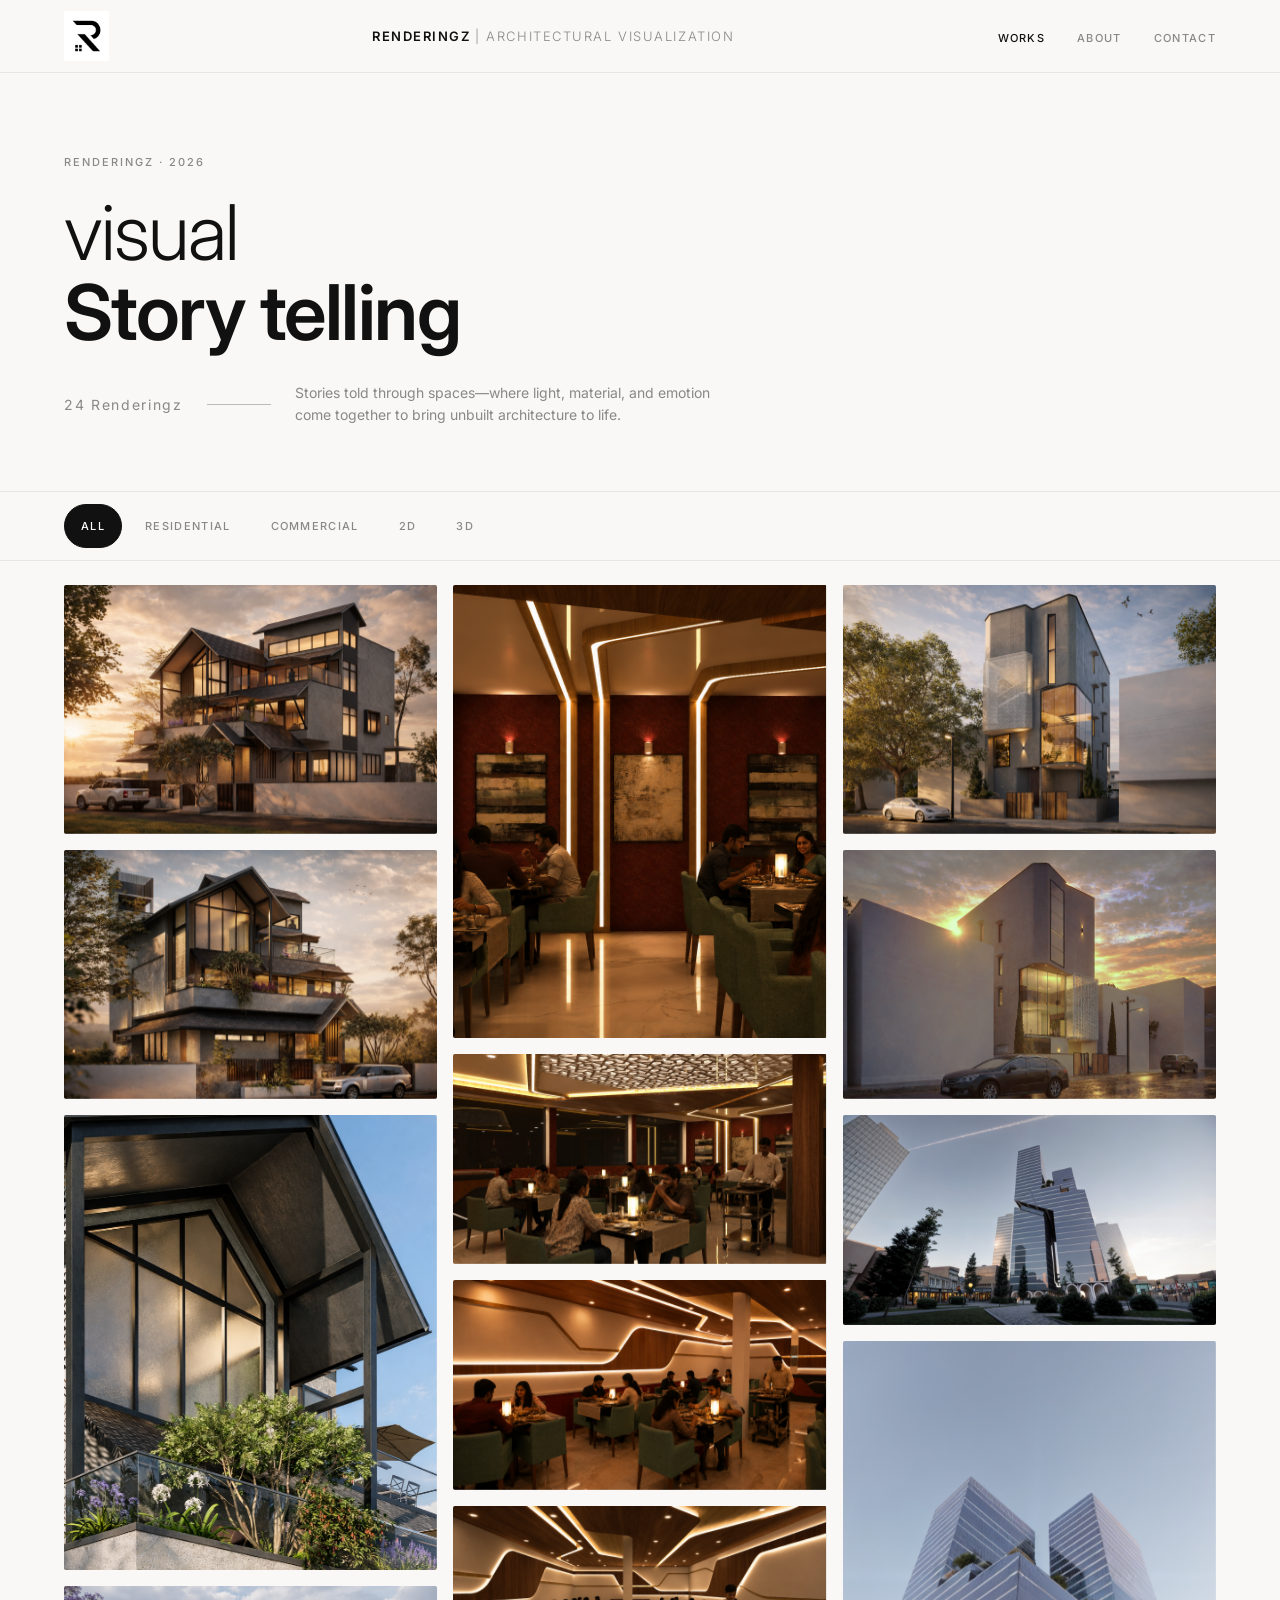
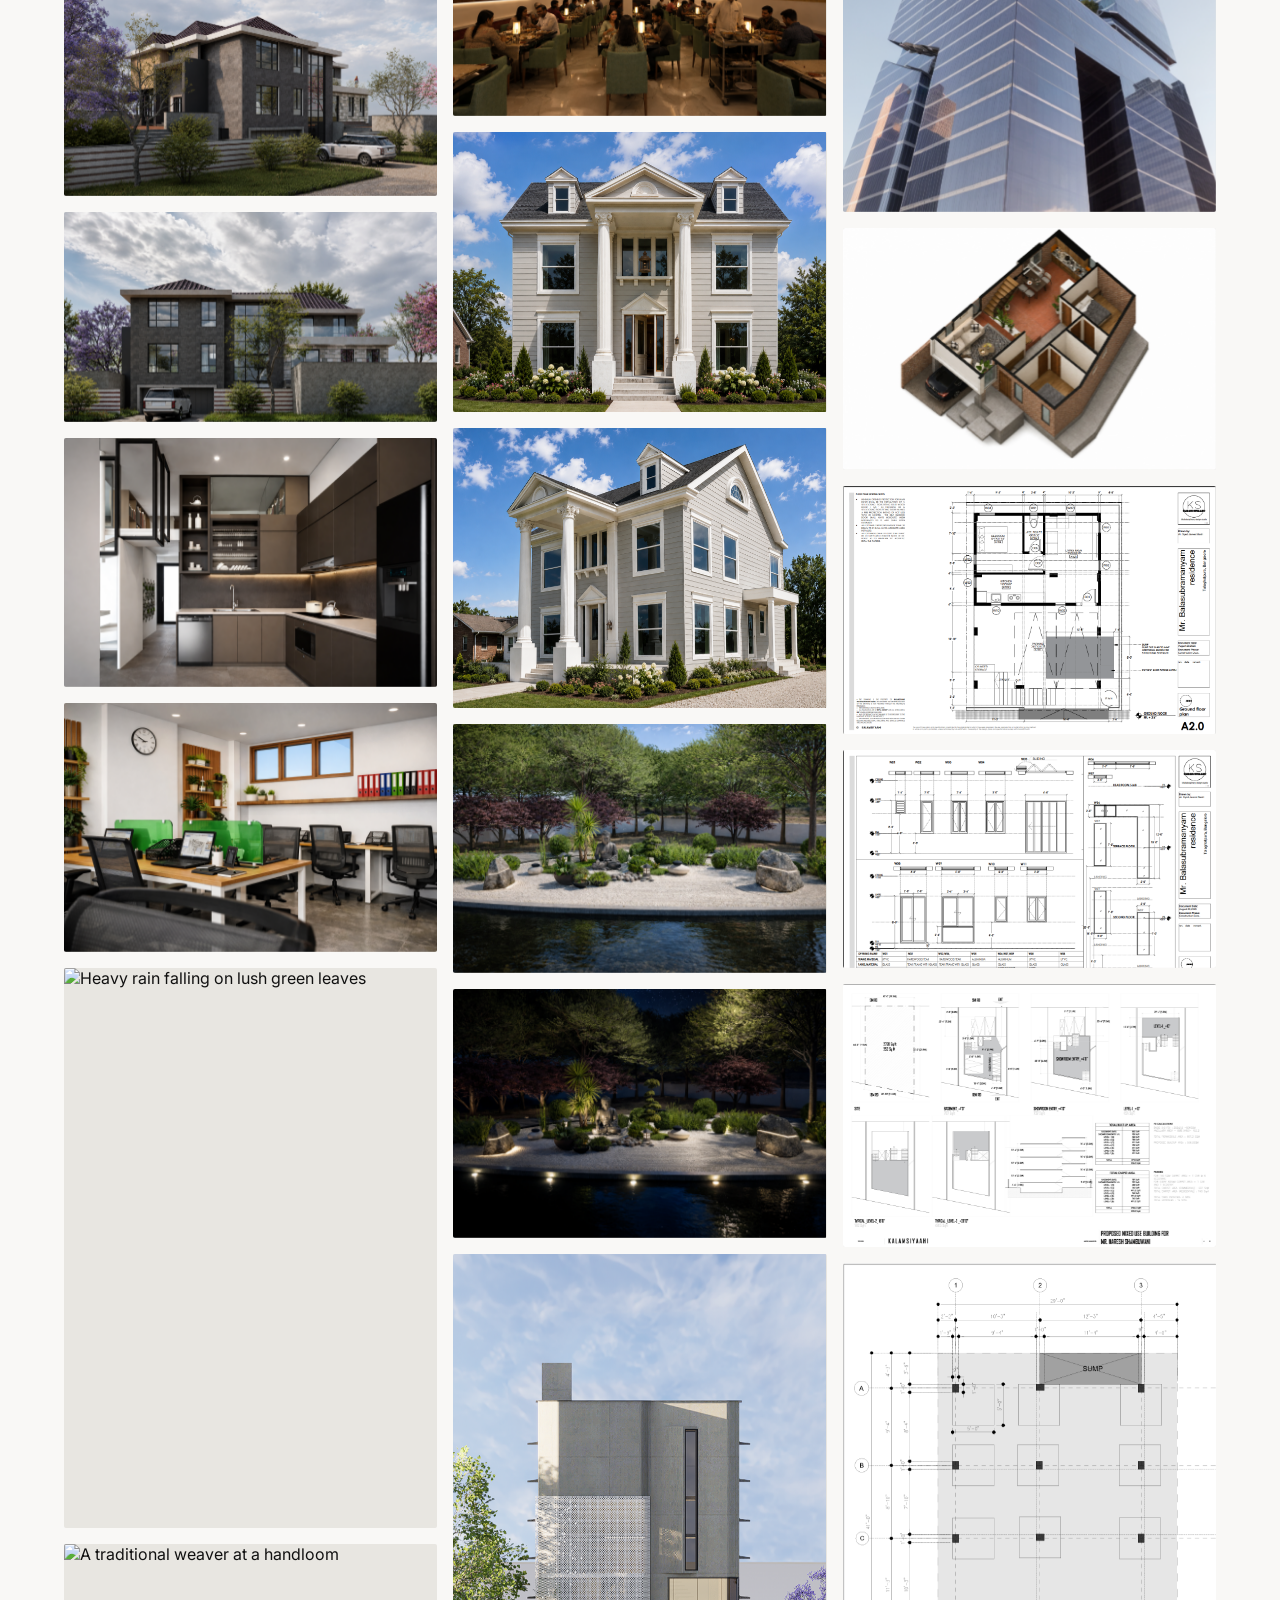
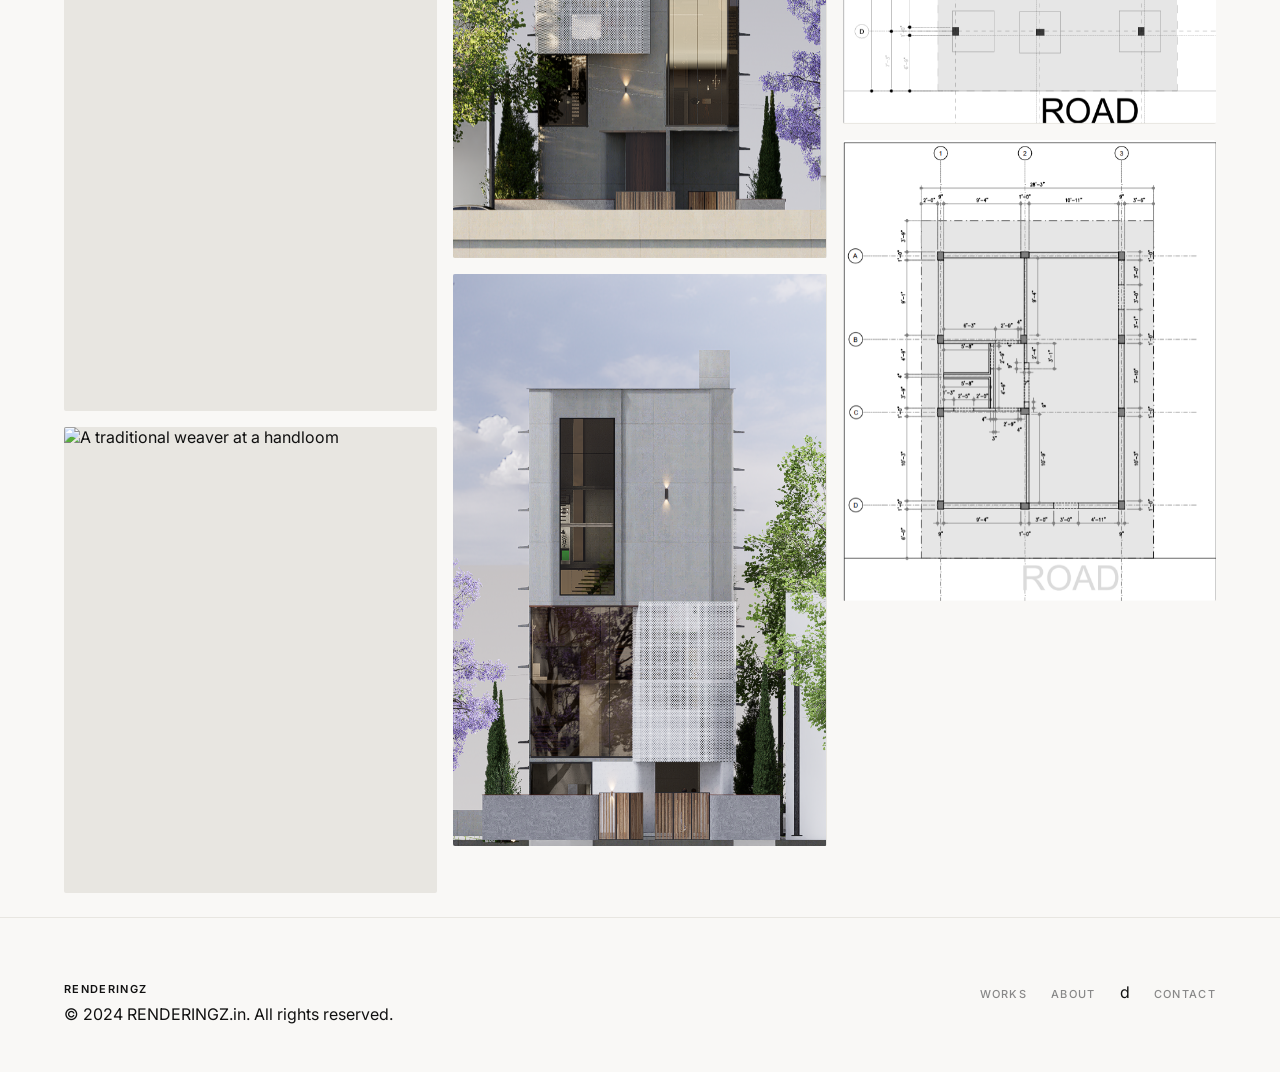
==== commit 01427e7d: "260715 second draft" ====
--- a/index.html
+++ b/index.html
@@ -806,7 +806,143 @@
 
     </div><!-- /PHOTO 20 -->
 
+
+    <!-- ─── PHOTO 21 ───────────────────────────────────────────── -->
+    <div class="gallery__item" data-category="2D"
+         data-full="images/2D (1).png"
+         data-title="Bala residence"
+         data-meta="Bangalore · 2025">
+
+      <img
+        src="images/2D (1).png"
+        width="600"
+        height="360"
+        alt="2D drafting of Bala residence"
+        class="gallery__image"
+        loading="lazy"
+      />
+
+      <div class="gallery__caption">
+        <span class="gallery__caption-title">Bala residence</span>
+        <span class="gallery__caption-meta">Bangalore, India · 2025</span>
+      </div>
+
+      <div class="gallery__expand-icon" aria-hidden="true">
+        <svg viewBox="0 0 12 12" stroke-width="1.5"><path d="M1 4V1h3M8 1h3v3M11 8v3H8M4 11H1V8"/></svg>
+      </div>
+
+    </div><!-- /PHOTO 21 -->
+
+
+    <!-- ─── PHOTO 22 ───────────────────────────────────────────── -->
+    <div class="gallery__item" data-category="2D"
+         data-full="images/2D (2).png"
+         data-title="Bala residence"
+         data-meta="Bangalore · 2025">
+
+      <img
+        src="images/2D (2).png"
+        width="600"
+        height="360"
+        alt="2D drafting of Bala residence"
+        class="gallery__image"
+        loading="lazy"
+      />
+
+      <div class="gallery__caption">
+        <span class="gallery__caption-title">Bala residence</span>
+        <span class="gallery__caption-meta">Bangalore, India · 2025</span>
+      </div>
+
+      <div class="gallery__expand-icon" aria-hidden="true">
+        <svg viewBox="0 0 12 12" stroke-width="1.5"><path d="M1 4V1h3M8 1h3v3M11 8v3H8M4 11H1V8"/></svg>
+      </div>
+
+    </div><!-- /PHOTO 22 -->
+
     
+
+    <!-- ─── PHOTO 23 ───────────────────────────────────────────── -->
+    <div class="gallery__item" data-category="2D"
+         data-full="images/2D (3).png"
+         data-title="2D drafting"
+         data-meta="Bangalore · 2025">
+
+      <img
+        src="images/2D (3).png"
+        width="600"
+        height="360"
+        alt="2D drafting of Bala residence"
+        class="gallery__image"
+        loading="lazy"
+      />
+
+      <div class="gallery__caption">
+        <span class="gallery__caption-title">2D drafting</span>
+        <span class="gallery__caption-meta">Bangalore, India · 2025</span>
+      </div>
+
+      <div class="gallery__expand-icon" aria-hidden="true">
+        <svg viewBox="0 0 12 12" stroke-width="1.5"><path d="M1 4V1h3M8 1h3v3M11 8v3H8M4 11H1V8"/></svg>
+      </div>
+
+    </div><!-- /PHOTO 23 -->
+
+
+
+    <!-- ─── PHOTO 24 ───────────────────────────────────────────── -->
+    <div class="gallery__item" data-category="2D"
+         data-full="images/2D (4).png"
+         data-title="2D drafting"
+         data-meta="Bangalore · 2025">
+
+      <img
+        src="images/2D (4).png"
+        width="600"
+        height="360"
+        alt="2D drafting of Bala residence"
+        class="gallery__image"
+        loading="lazy"
+      />
+
+      <div class="gallery__caption">
+        <span class="gallery__caption-title">2D drafting</span>
+        <span class="gallery__caption-meta">Bangalore, India · 2025</span>
+      </div>
+
+      <div class="gallery__expand-icon" aria-hidden="true">
+        <svg viewBox="0 0 12 12" stroke-width="1.5"><path d="M1 4V1h3M8 1h3v3M11 8v3H8M4 11H1V8"/></svg>
+      </div>
+
+    </div><!-- /PHOTO 24 -->
+
+
+
+    <!-- ─── PHOTO 25 ───────────────────────────────────────────── -->
+    <div class="gallery__item" data-category="2D"
+         data-full="images/2D (5).png"
+         data-title="2D drafting"
+         data-meta="Bangalore · 2025">
+
+      <img
+        src="images/2D (5).png"
+        width="600"
+        height="360"
+        alt="2D drafting of Bala residence"
+        class="gallery__image"
+        loading="lazy"
+      />
+
+      <div class="gallery__caption">
+        <span class="gallery__caption-title">2D drafting</span>
+        <span class="gallery__caption-meta">Bangalore, India · 2025</span>
+      </div>
+
+      <div class="gallery__expand-icon" aria-hidden="true">
+        <svg viewBox="0 0 12 12" stroke-width="1.5"><path d="M1 4V1h3M8 1h3v3M11 8v3H8M4 11H1V8"/></svg>
+      </div>
+
+    </div><!-- /PHOTO 25 -->
 
   
 
--- a/Renderingz-style.css
+++ b/Renderingz-style.css
@@ -827,11 +827,11 @@
     /* ── Stats row ──────────────────────────────────────────────── */
     .about-stats {
       display:               grid;
-      grid-template-columns: repeat(4, 1fr);
+      grid-template-columns: repeat(3, 1fr);
       gap:                   1px;
       background:            var(--color-border-subtle);
       border:                1px solid var(--color-border-subtle);
-      margin-bottom:         clamp(3rem, 6vw, 6rem);
+      margin-bottom:         clamp(1rem, 3vw, 3rem);
       padding-bottom:        clamp(3rem, 6vw, 6rem);
       border-bottom:         1px solid var(--color-border-subtle);
     }
@@ -1119,14 +1119,14 @@
     }
 
     .form-message.is-success {
-      display:          block;
+      display:          none;
       background:       var(--color-success-bg);
       color:            var(--color-success-text);
       border:           1px solid var(--color-success-border);
     }
 
     .form-message.is-error {
-      display:          block;
+      display:          none;
       background:       #fdf0ef;
       color:            var(--color-error-text);
       border:           1px solid #f5c6c3;
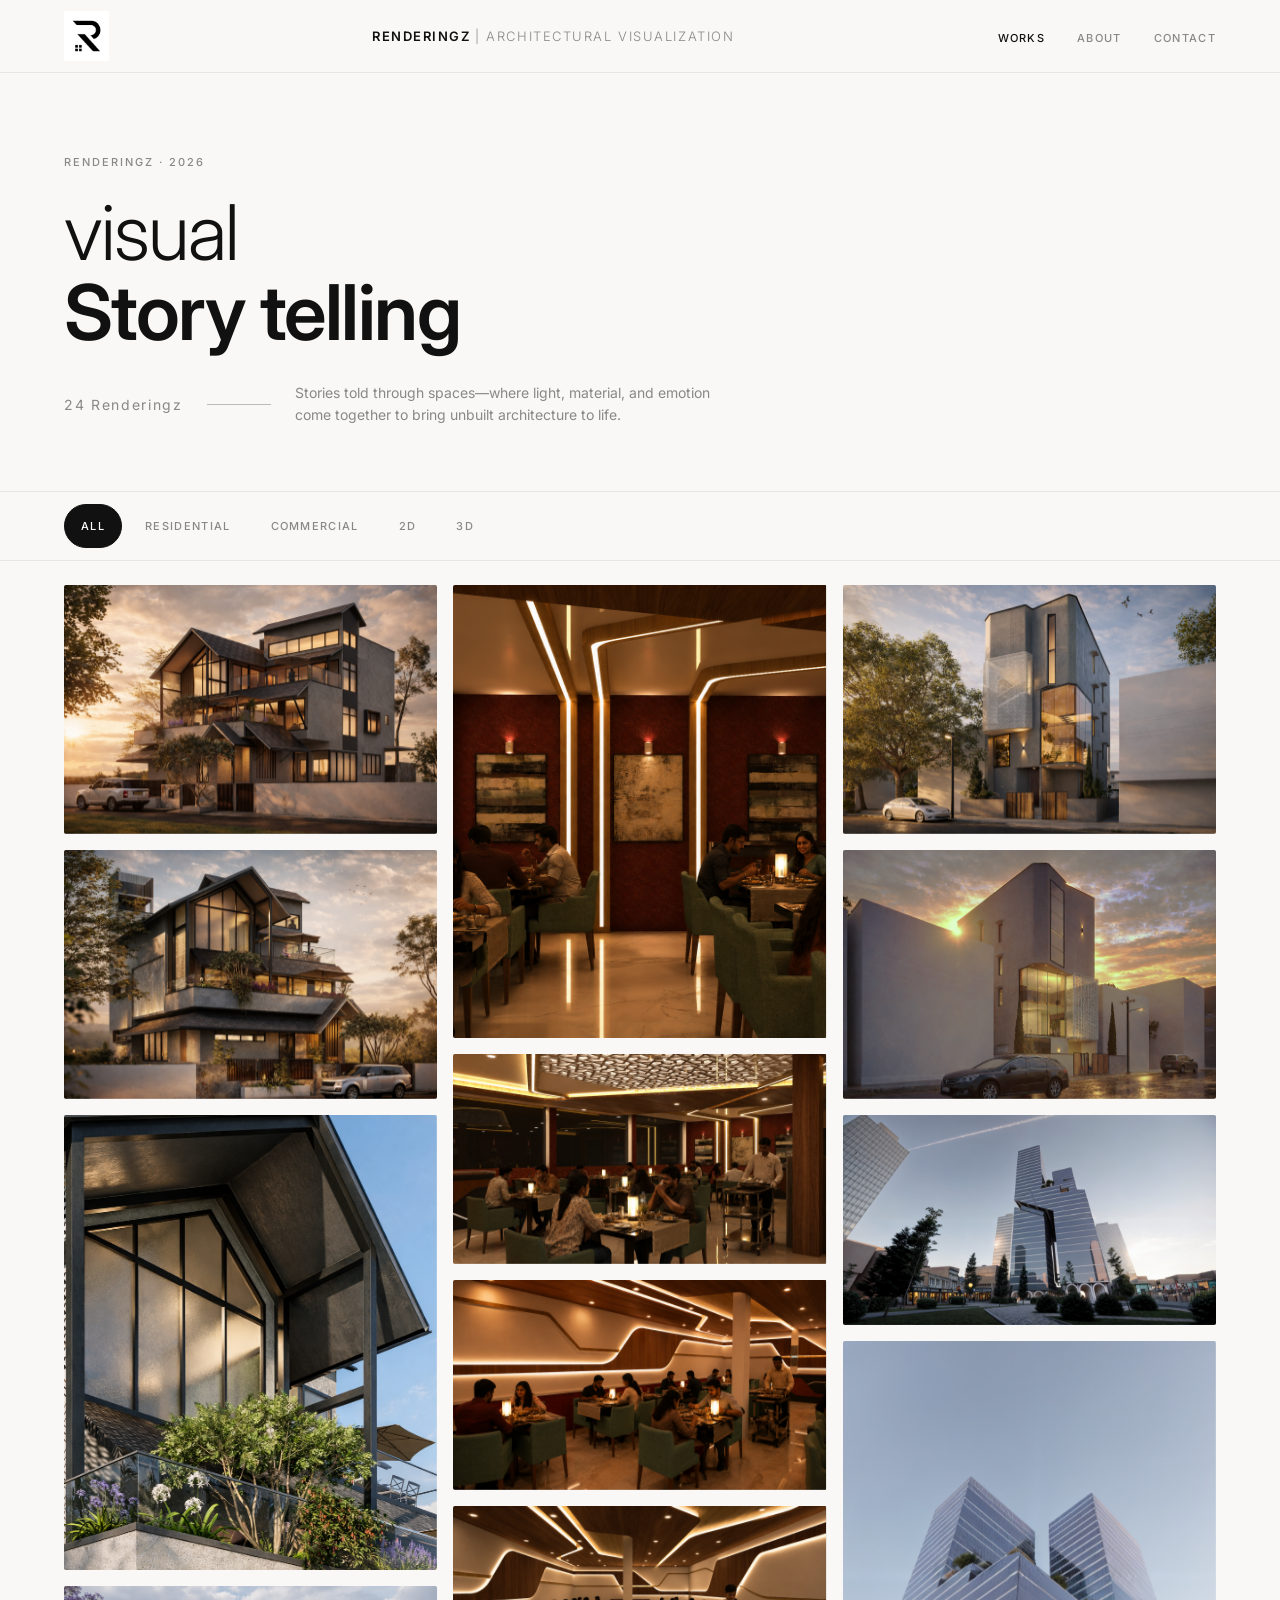
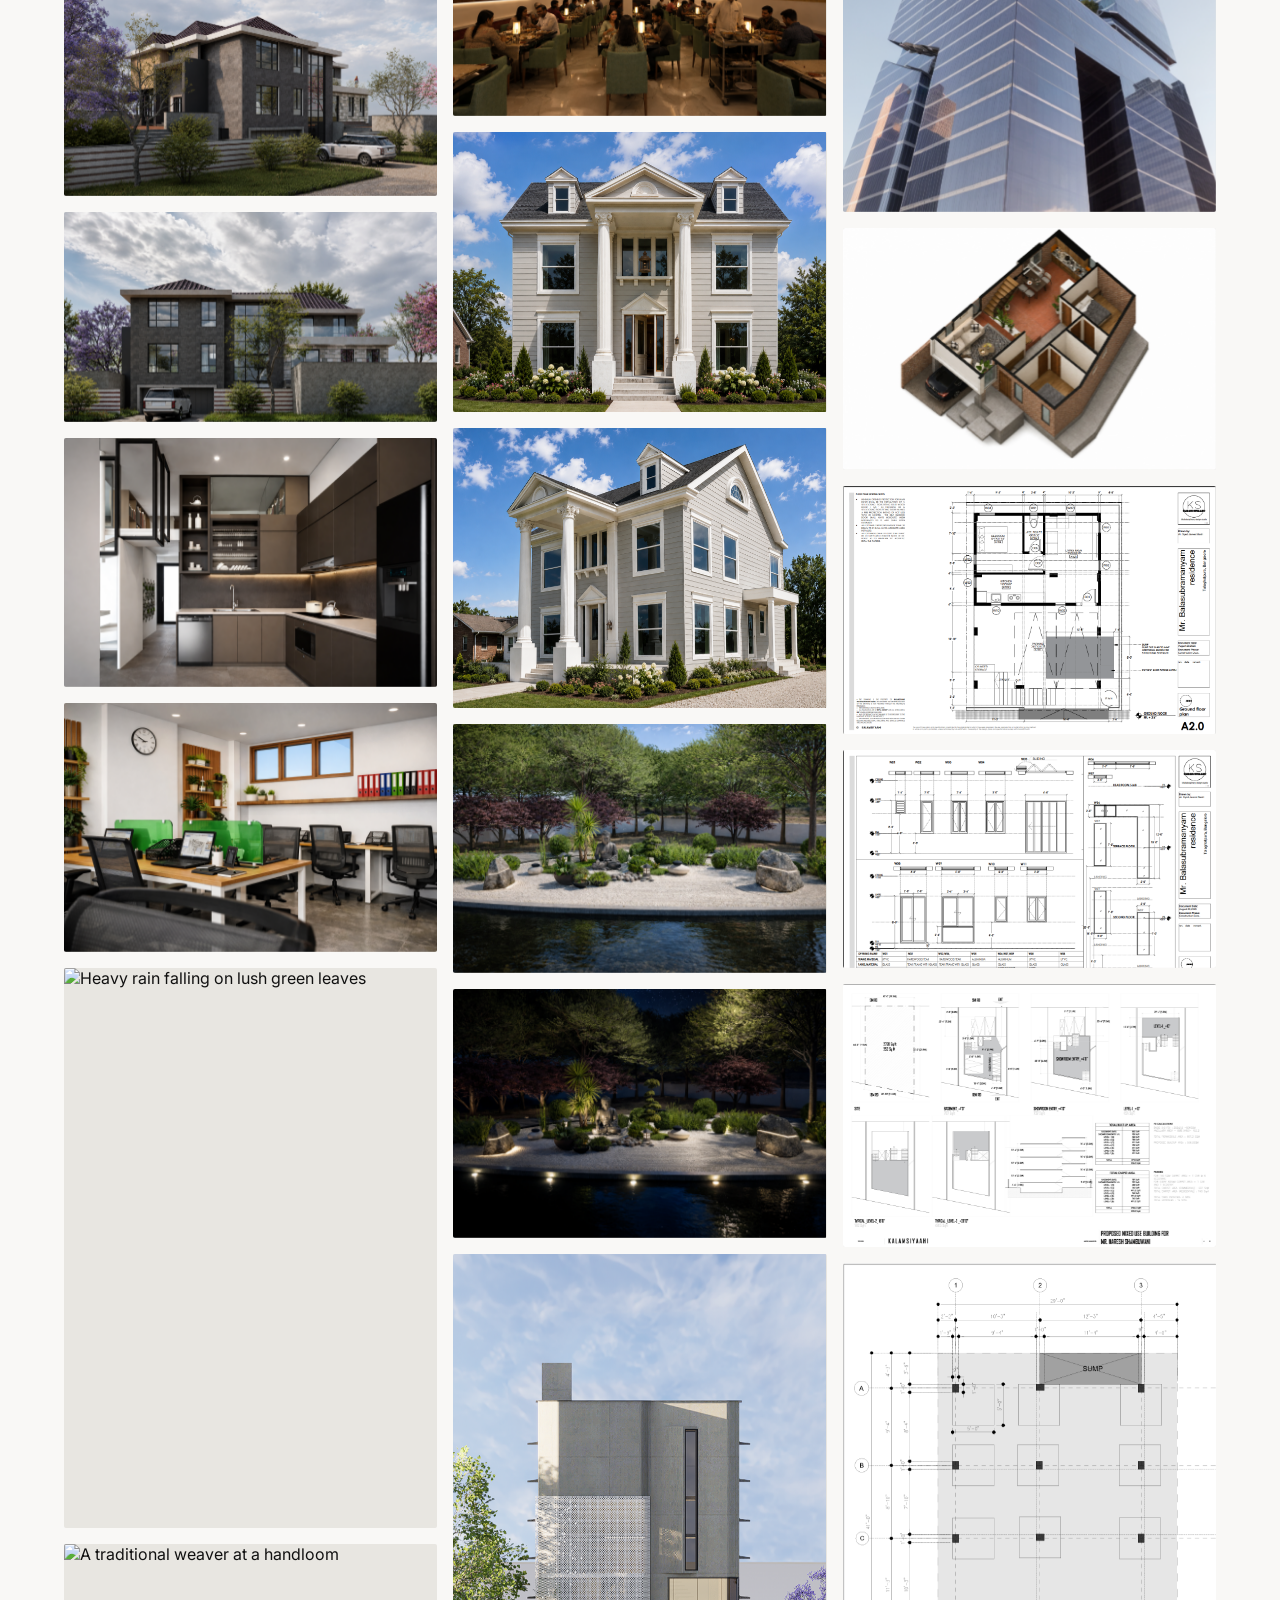
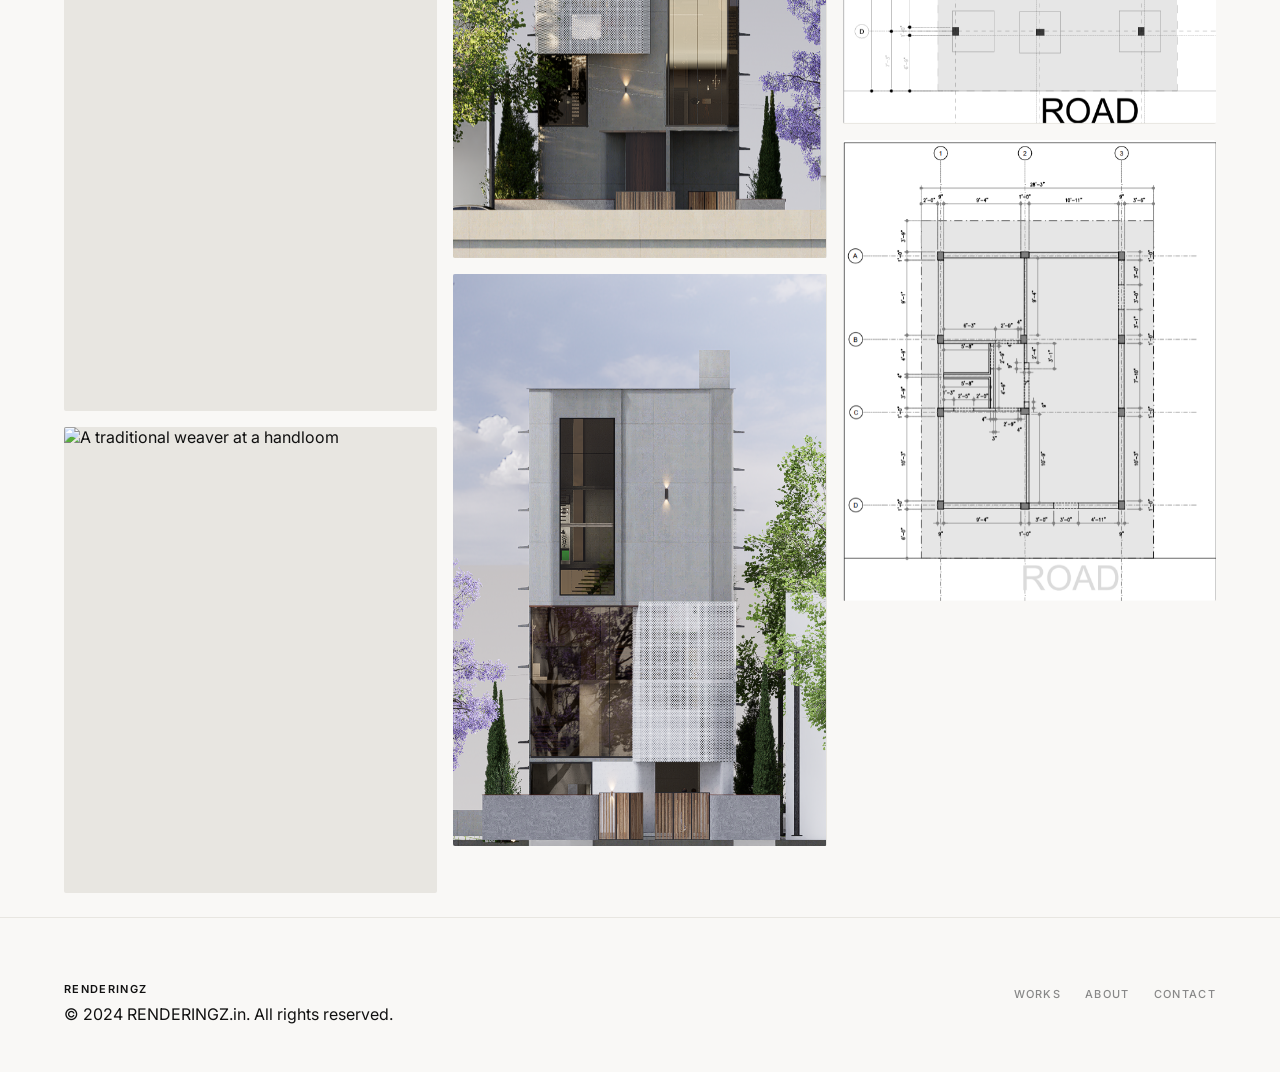
==== commit 6dd23fa6: "260714 third draft" ====
--- a/index.html
+++ b/index.html
@@ -1023,7 +1023,7 @@
     <!-- ↓ EDIT: Update links to match your site pages -->
     <ul class="footer__nav">
       <li><a href="index.html">Works</a></li>
-      <li><a href="about.html">About</a></li>d
+      <li><a href="about.html">About</a></li>
       <li><a href="contact.html">Contact</a></li>
     </ul>
 
--- a/Renderingz-style.css
+++ b/Renderingz-style.css
@@ -831,13 +831,9 @@
       gap:                   1px;
       background:            var(--color-border-subtle);
       border:                1px solid var(--color-border-subtle);
-      margin-bottom:         clamp(1rem, 3vw, 3rem);
-      padding-bottom:        clamp(3rem, 6vw, 6rem);
+      margin-bottom:         clamp(3rem, 6vw, 6rem);
+      padding-bottom:        clamp(0rem, 0vw, 0rem);
       border-bottom:         1px solid var(--color-border-subtle);
-    }
-
-    @media (max-width: 600px) {
-      .about-stats { grid-template-columns: repeat(2, 1fr); }
     }
 
     .about-stat {
@@ -851,14 +847,6 @@
       letter-spacing: -0.03em;
       line-height:    1;
       margin-bottom:  0.5rem;
-    }
-
-    .about-stat__label {
-      font-size:      var(--font-size-label);
-      font-weight:    500;
-      letter-spacing: var(--letter-spacing-wide);
-      text-transform: uppercase;
-      color:          var(--color-text-secondary);
     }
 
     /* ── Approach items (inside bio column) ────────────────────── */
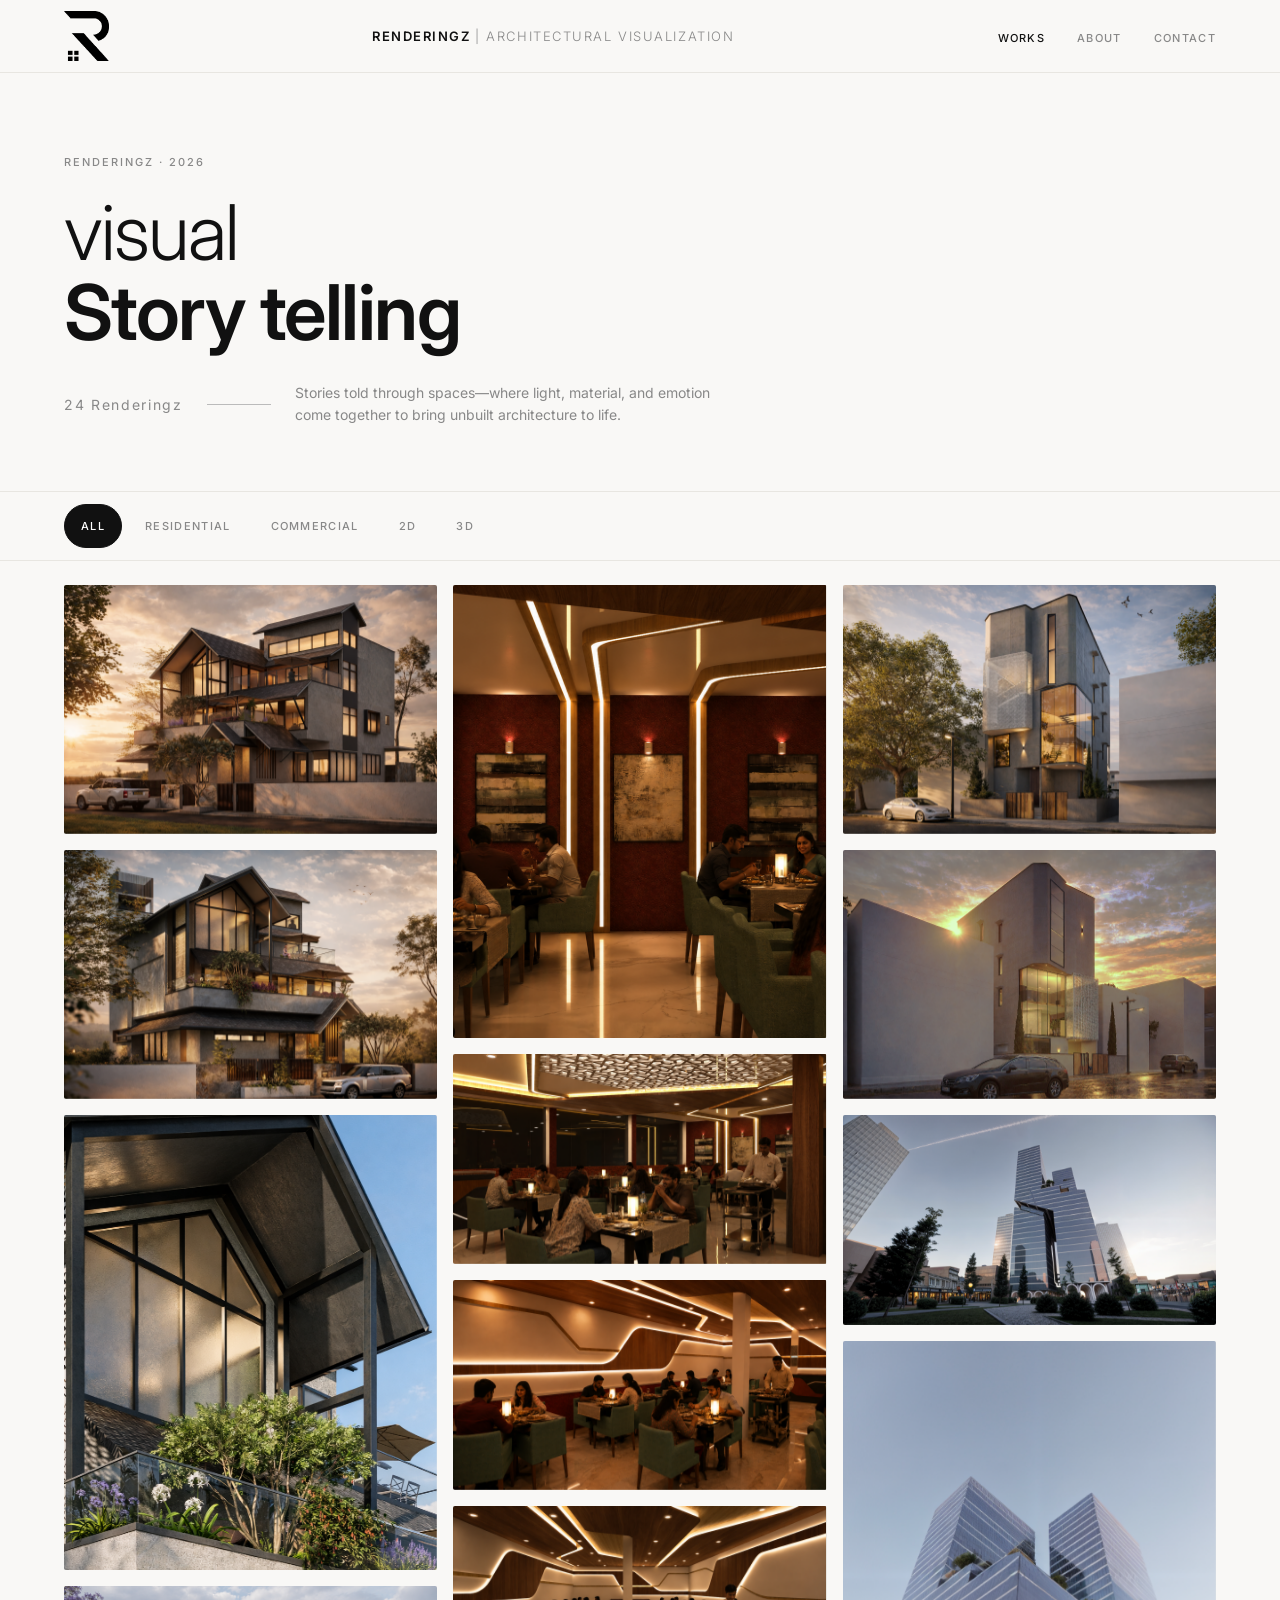
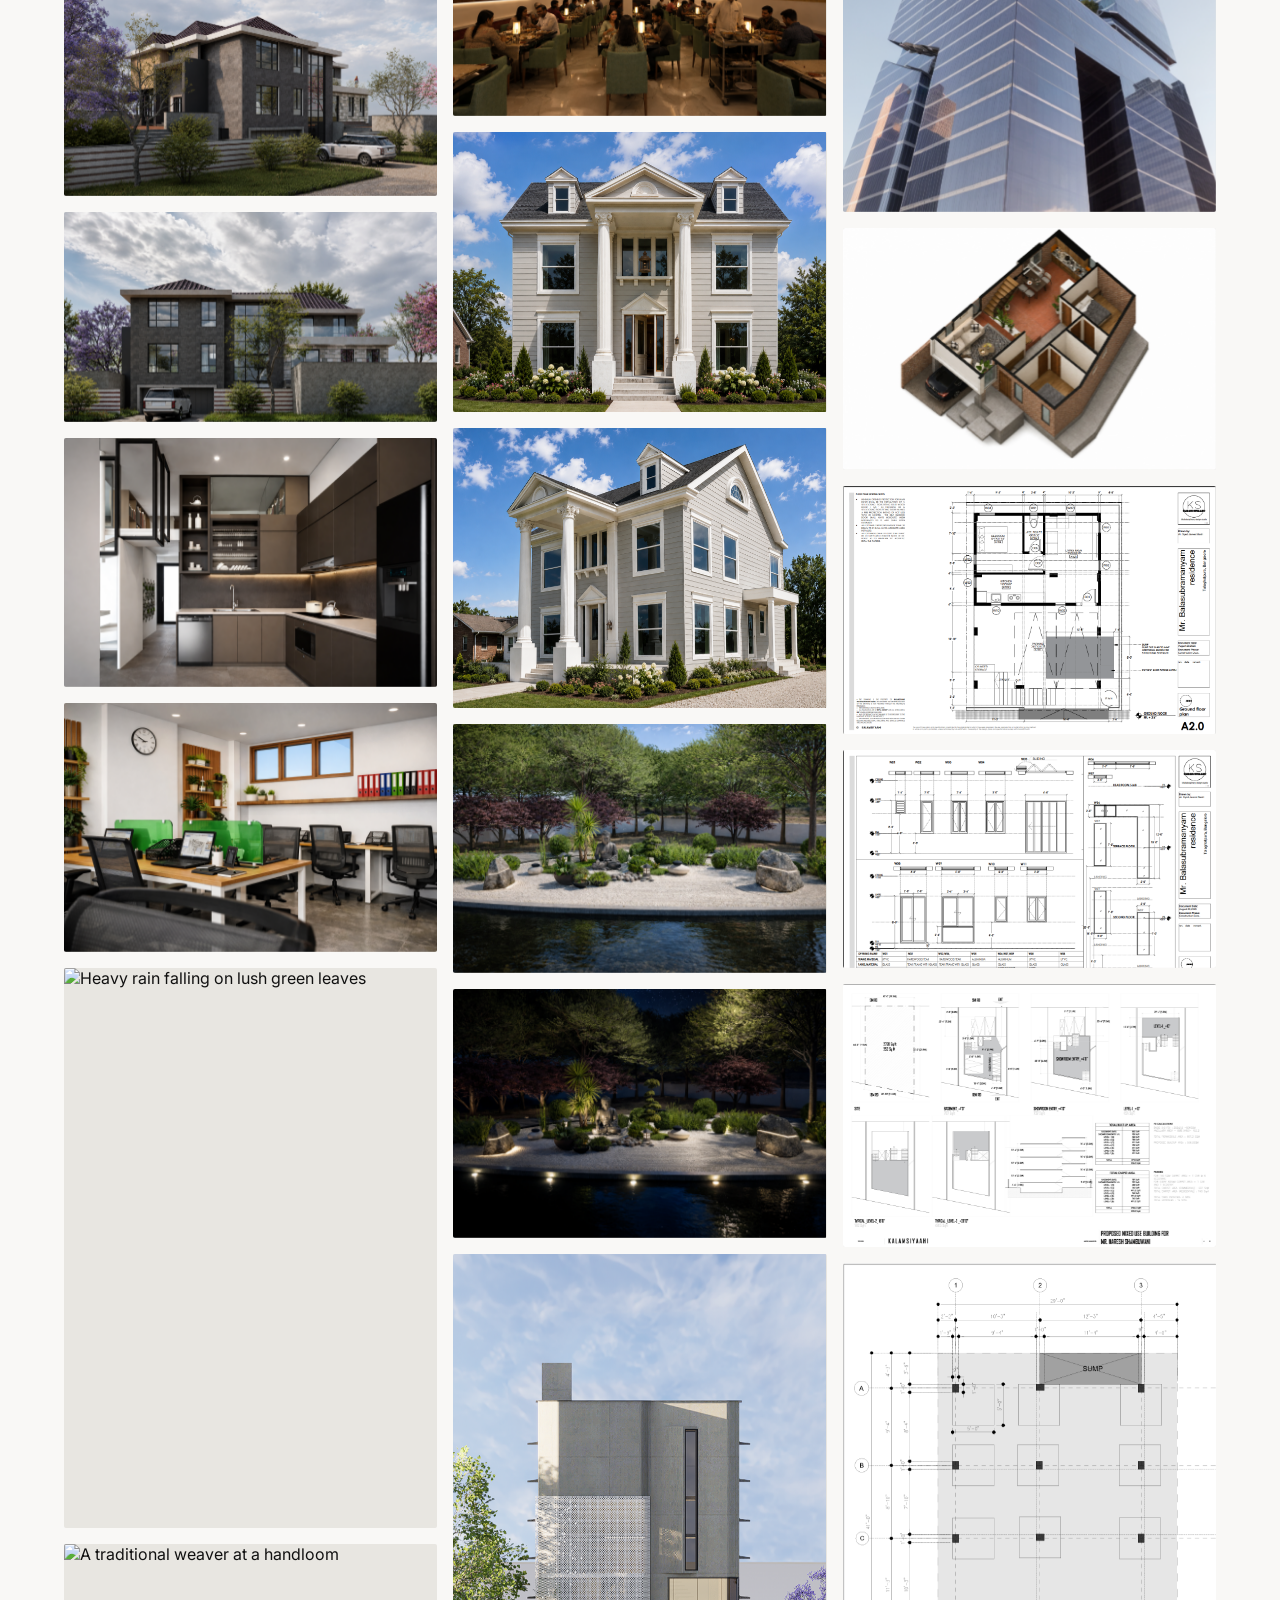
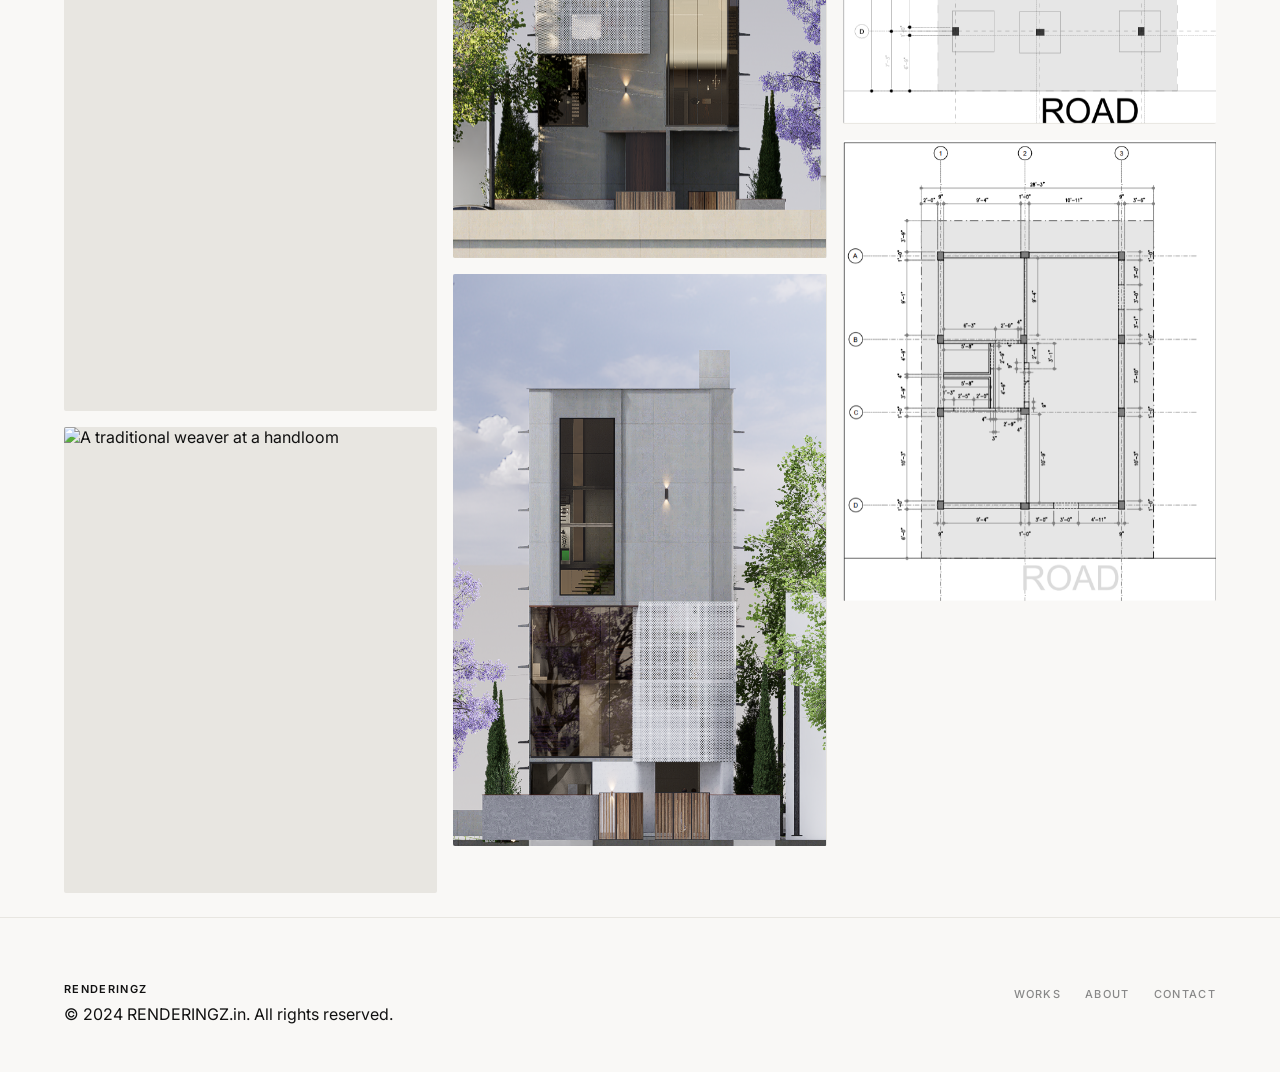
==== commit f0df09bb: "NAV favicon update" ====
--- a/index.html
+++ b/index.html
@@ -4,7 +4,7 @@
   <meta charset="UTF-8" />
   <meta name="viewport" content="width=device-width, initial-scale=1.0" />
   <title>RENDERINGZ.IN</title>
-  <link rel="icon" href="images/favicon.ico.png" />
+  <link rel="icon" href="images/favicon-01.ico" />
   <meta name="description" content="A minimalist portfolio template." />
 
   <!--
@@ -32,7 +32,7 @@
     <div class="nav__bar">
 
       <a href="index.html" class="logo">
-        <img src="images/logo-2-01.png" alt="Company Logo">
+        <img src="images/favicon-01.ico" alt="Company Logo">
 
       <a href="index.html" class="nav__wordmark">RENDERINGZ <span>| Architectural visualization</span></a>
 
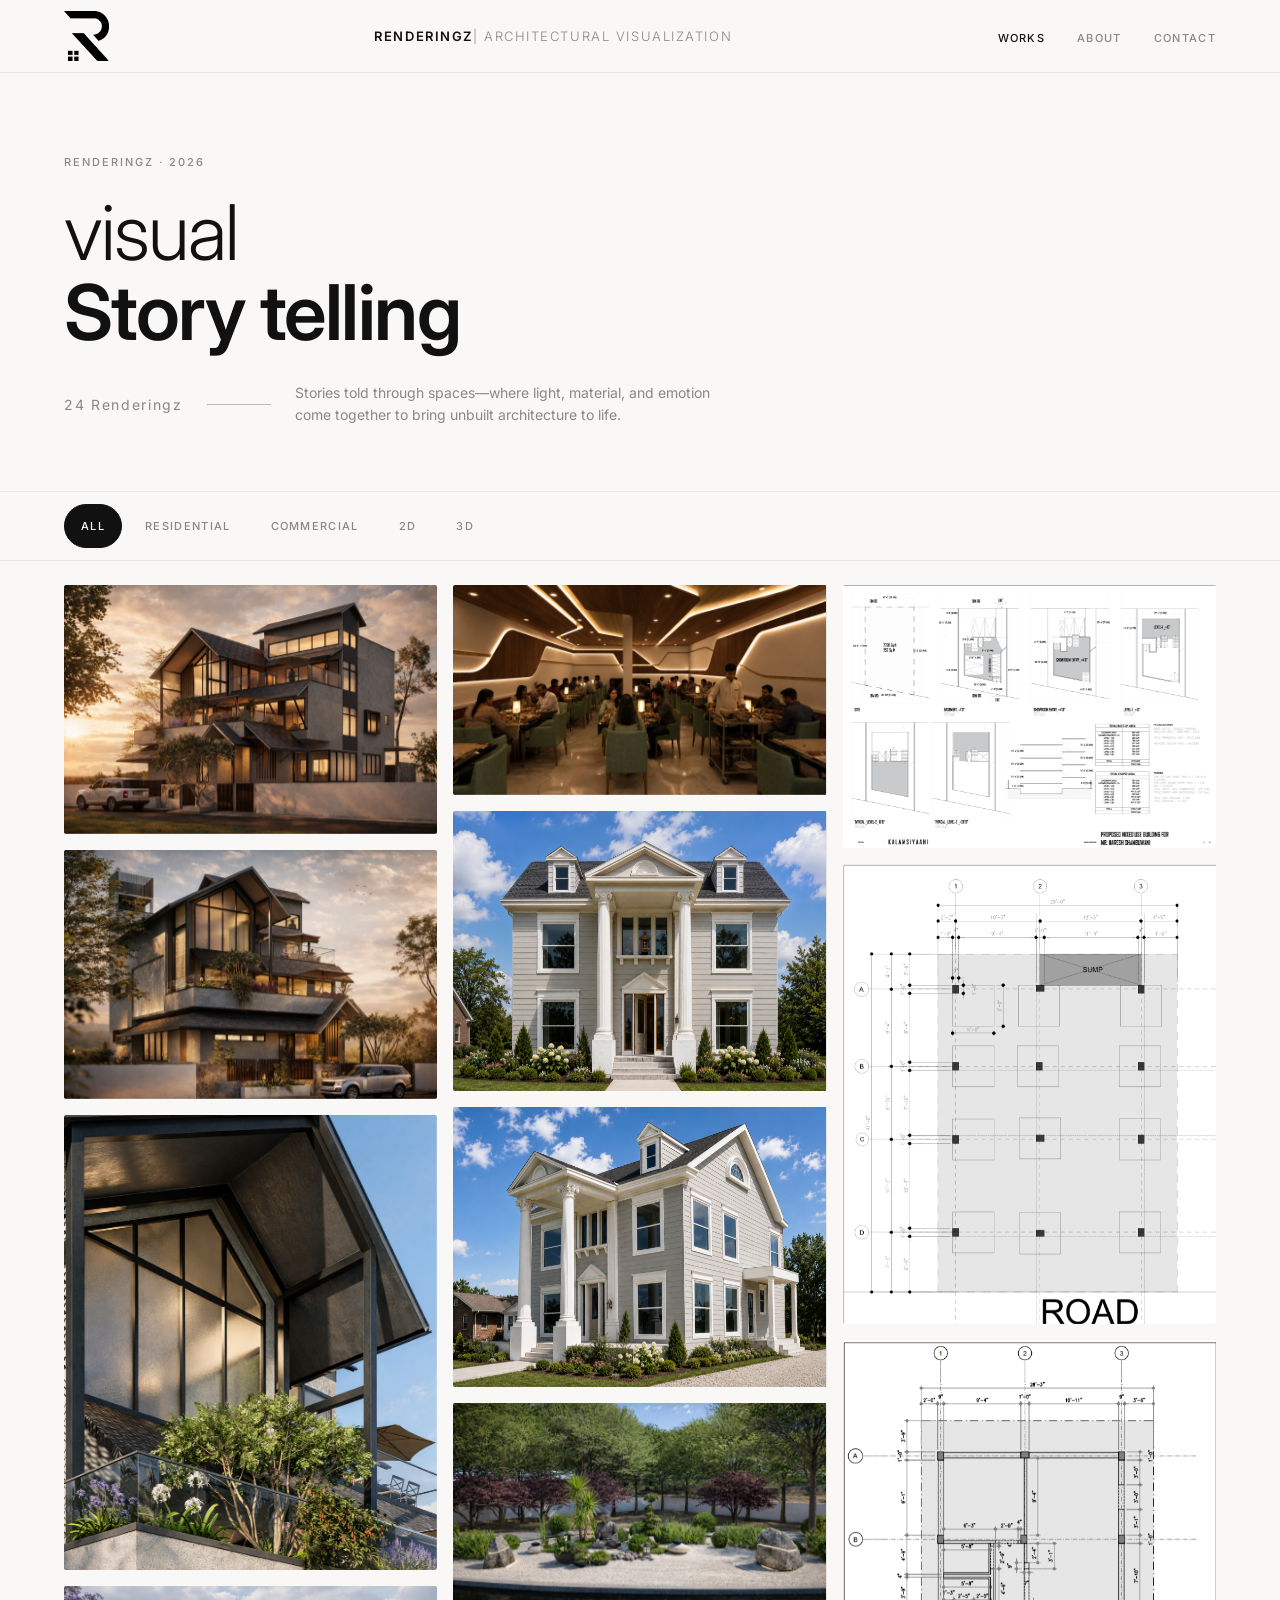
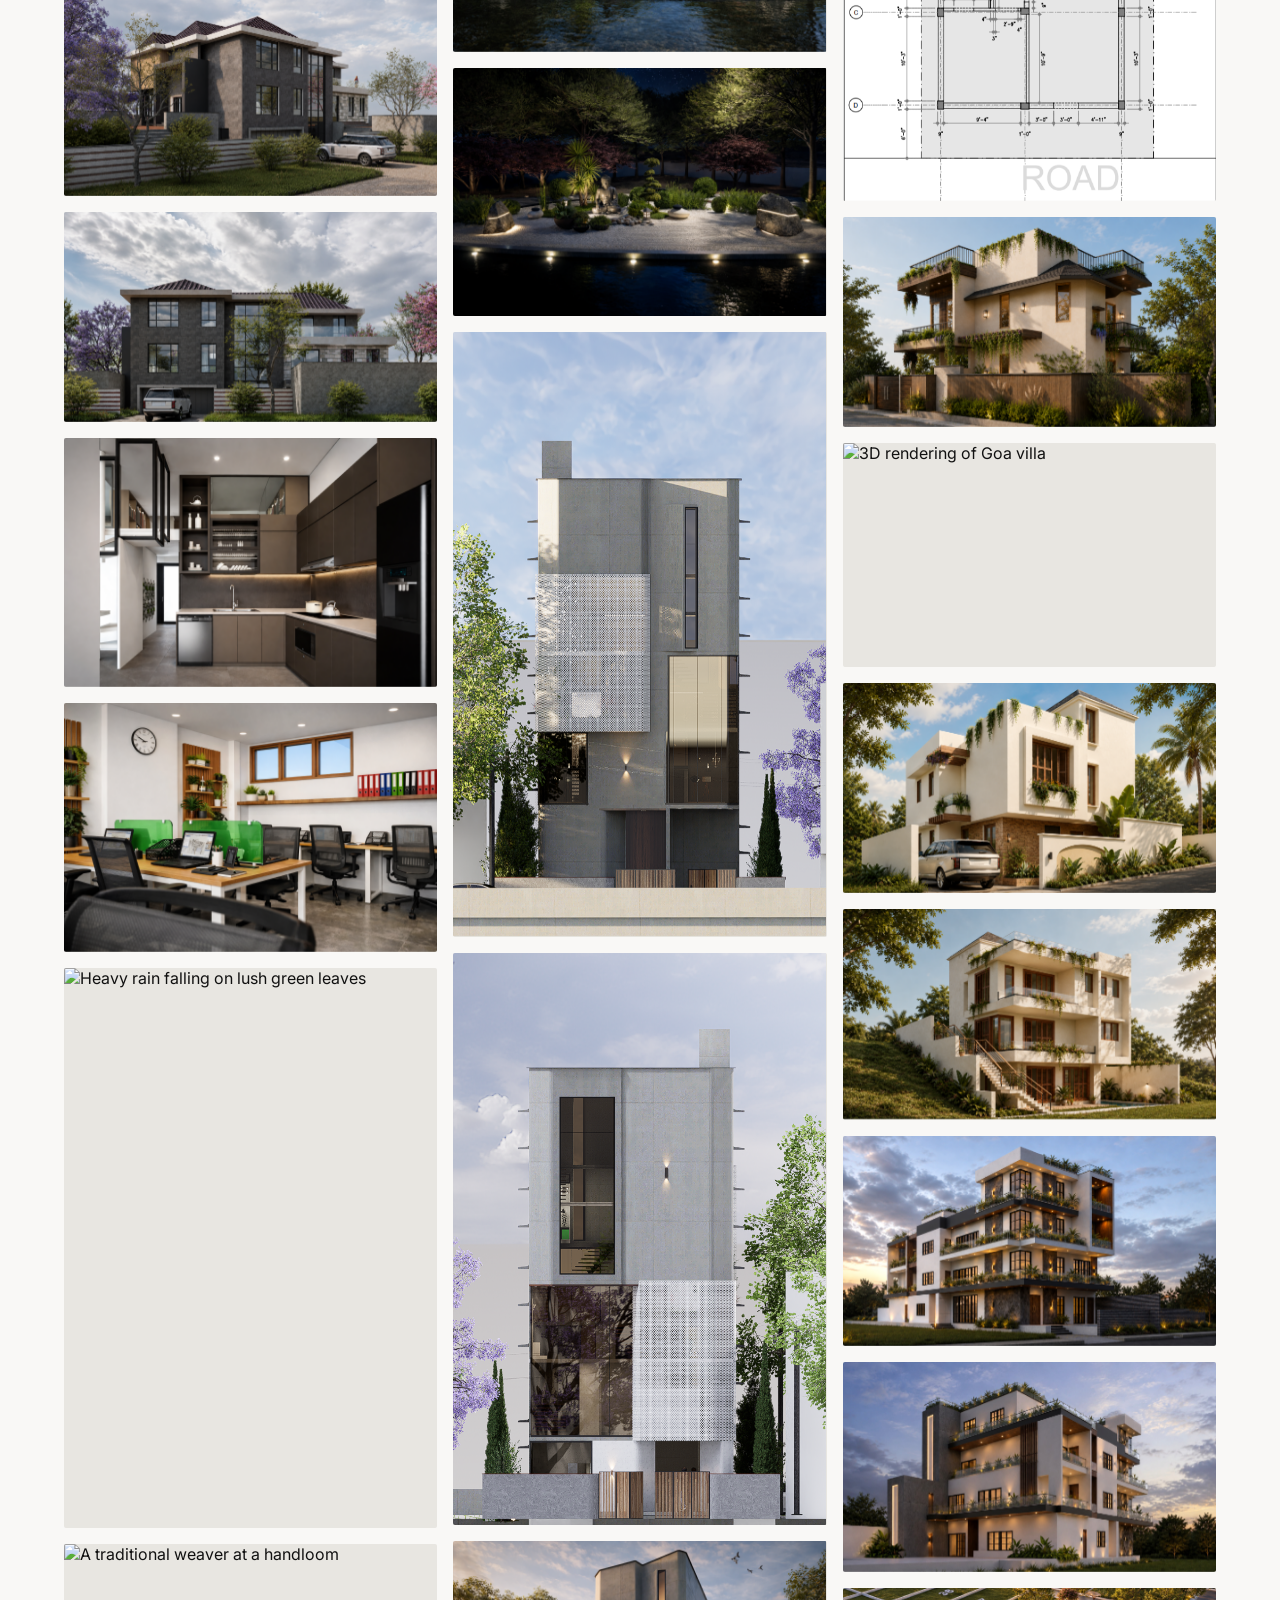
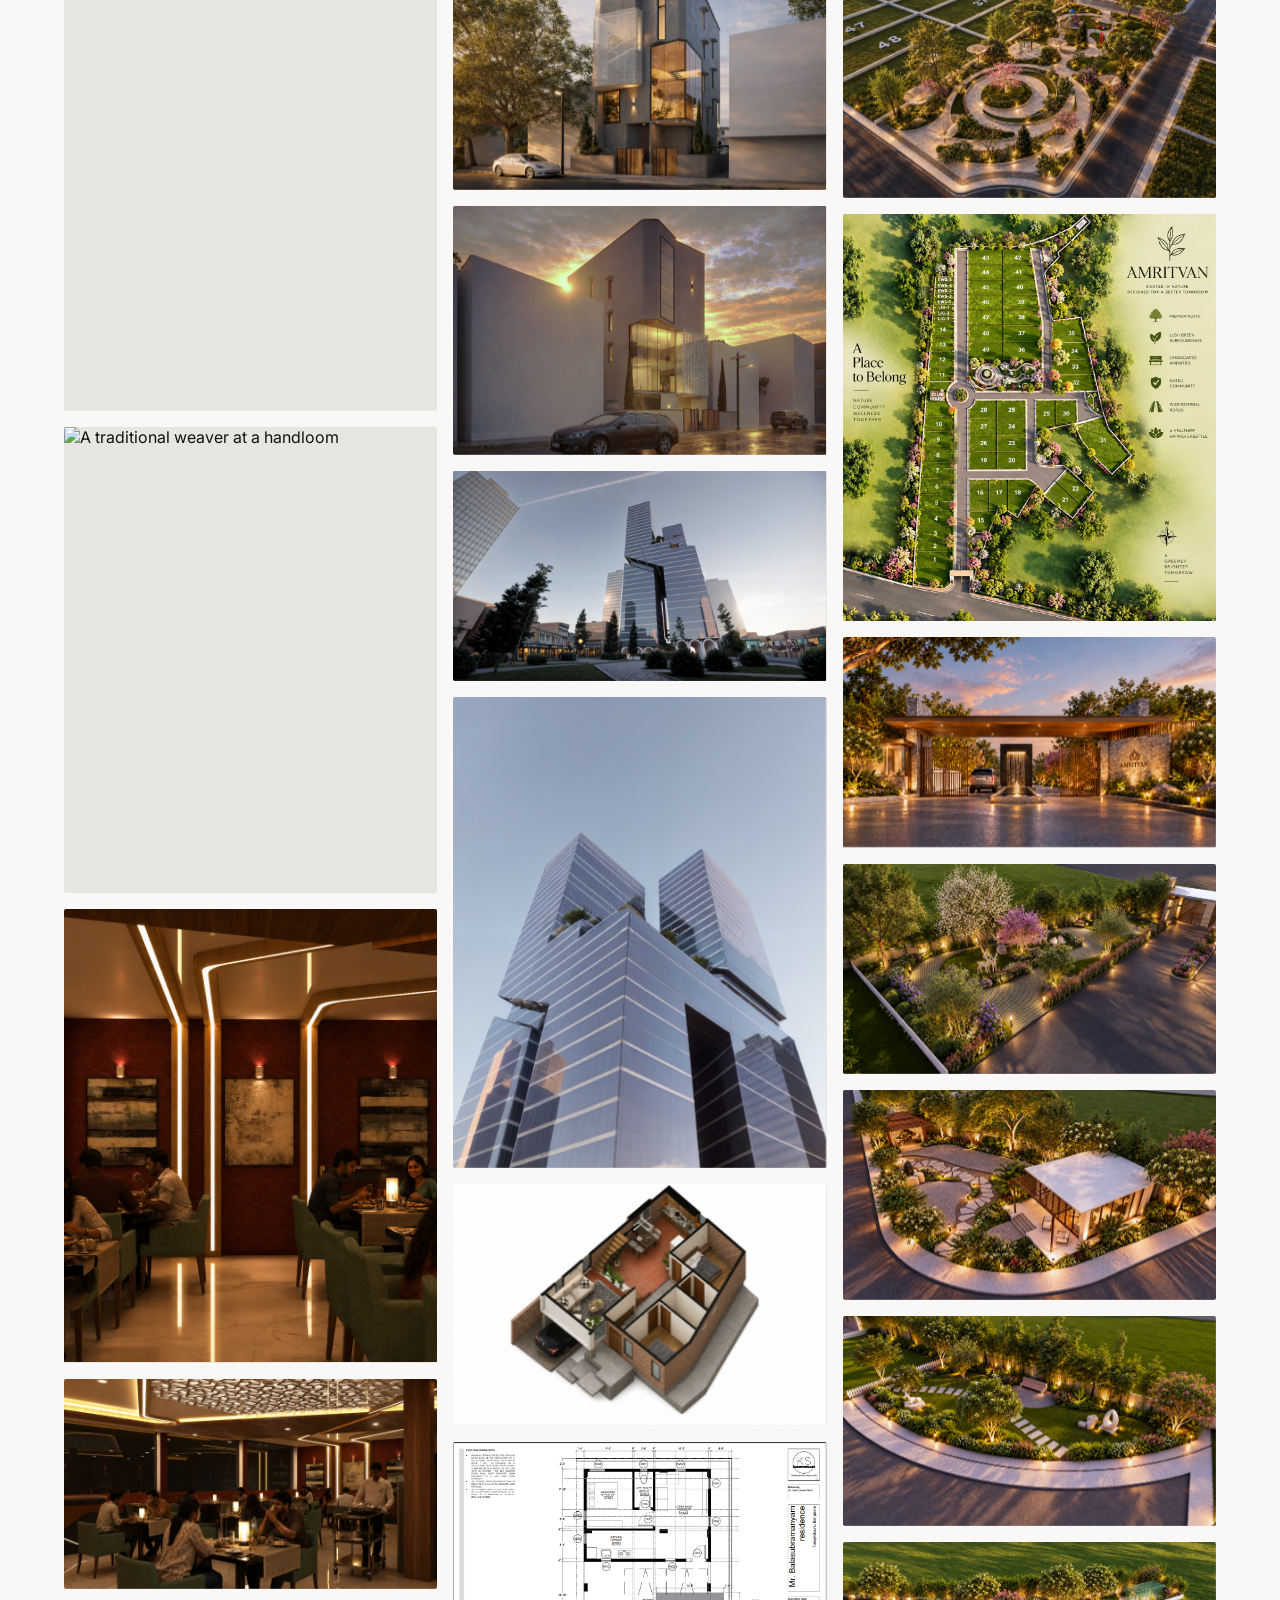
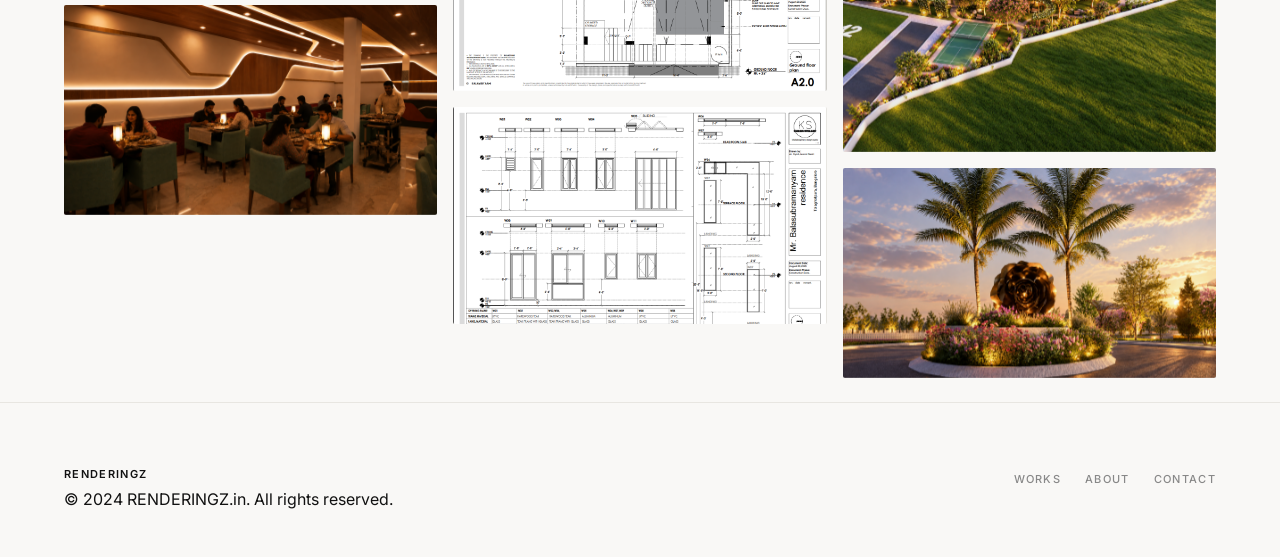
==== commit be8bb126: "260917 rendering addition" ====
--- a/index.html
+++ b/index.html
@@ -34,7 +34,7 @@
       <a href="index.html" class="logo">
         <img src="images/favicon-01.ico" alt="Company Logo">
 
-      <a href="index.html" class="nav__wordmark">RENDERINGZ <span>| Architectural visualization</span></a>
+      <a href="index.html" class="nav__wordmark">RENDERINGZ<span>| Architectural visualization</span></a>
 
       <!-- ↓ EDIT: Desktop links (visible ≥680px) -->
       <ul class="nav__links">
@@ -928,7 +928,7 @@
         src="images/2D (5).png"
         width="600"
         height="360"
-        alt="2D drafting of Bala residence"
+        alt="3D rendering of Bala residence"
         class="gallery__image"
         loading="lazy"
       />
@@ -943,6 +943,422 @@
       </div>
 
     </div><!-- /PHOTO 25 -->
+
+
+    <!-- ─── PHOTO 26 ───────────────────────────────────────────── -->
+    <div class="gallery__item" data-category="2D"
+         data-full="/images/Goa villa ExC1.png"
+         data-title="Goa villa 7"
+         data-meta="Goa · 2026">
+
+      <img
+        src="/images/Goa villa ExC1.png"
+        width="600"
+        height="360"
+        alt="3D rendering of Goa villa"
+        class="gallery__image"
+        loading="lazy"
+      />
+
+      <div class="gallery__caption">
+        <span class="gallery__caption-title">Goa villa</span>
+        <span class="gallery__caption-meta">Goa, India · 2026</span>
+      </div>
+
+      <div class="gallery__expand-icon" aria-hidden="true">
+        <svg viewBox="0 0 12 12" stroke-width="1.5"><path d="M1 4V1h3M8 1h3v3M11 8v3H8M4 11H1V8"/></svg>
+      </div>
+
+    </div><!-- /PHOTO 26 -->
+
+
+
+    <!-- ─── PHOTO 27 ───────────────────────────────────────────── -->
+    <div class="gallery__item" data-category="2D"
+         data-full="/images/Goa villa ExC2.png"
+         data-title="Goa villa 7"
+         data-meta="Goa · 2026">
+
+      <img
+        src="/images/Goa villa ExC2.png"
+        width="600"
+        height="360"
+        alt="3D rendering of Goa villa"
+        class="gallery__image"
+        loading="lazy"
+      />
+
+      <div class="gallery__caption">
+        <span class="gallery__caption-title">Goa villa</span>
+        <span class="gallery__caption-meta">Goa, India · 2026</span>
+      </div>
+
+      <div class="gallery__expand-icon" aria-hidden="true">
+        <svg viewBox="0 0 12 12" stroke-width="1.5"><path d="M1 4V1h3M8 1h3v3M11 8v3H8M4 11H1V8"/></svg>
+      </div>
+
+    </div><!-- /PHOTO 27 -->
+
+
+
+    <!-- ─── PHOTO 28 ───────────────────────────────────────────── -->
+    <div class="gallery__item" data-category="2D"
+         data-full="/images/Goa villa 8 ExC1.png"
+         data-title="Goa villa 8"
+         data-meta="Goa · 2026">
+
+      <img
+        src="/images/Goa villa 8 ExC1.png"
+        width="600"
+        height="360"
+        alt="3D rendering of Goa villa"
+        class="gallery__image"
+        loading="lazy"
+      />
+
+      <div class="gallery__caption">
+        <span class="gallery__caption-title">Goa villa</span>
+        <span class="gallery__caption-meta">Goa, India · 2026</span>
+      </div>
+
+      <div class="gallery__expand-icon" aria-hidden="true">
+        <svg viewBox="0 0 12 12" stroke-width="1.5"><path d="M1 4V1h3M8 1h3v3M11 8v3H8M4 11H1V8"/></svg>
+      </div>
+
+    </div><!-- /PHOTO 28 -->
+
+
+
+    <!-- ─── PHOTO 29 ───────────────────────────────────────────── -->
+    <div class="gallery__item" data-category="2D"
+         data-full="/images/Goa villa 8 ExC2.png"
+         data-title="Goa villa 8"
+         data-meta="Goa · 2026">
+
+      <img
+        src="/images/Goa villa 8 ExC2.png"
+        width="600"
+        height="360"
+        alt="3D rendering of Goa villa"
+        class="gallery__image"
+        loading="lazy"
+      />
+
+      <div class="gallery__caption">
+        <span class="gallery__caption-title">Goa villa</span>
+        <span class="gallery__caption-meta">Goa, India · 2026</span>
+      </div>
+
+      <div class="gallery__expand-icon" aria-hidden="true">
+        <svg viewBox="0 0 12 12" stroke-width="1.5"><path d="M1 4V1h3M8 1h3v3M11 8v3H8M4 11H1V8"/></svg>
+      </div>
+
+    </div><!-- /PHOTO 29 -->
+
+
+
+    <!-- ─── PHOTO 30 ───────────────────────────────────────────── -->
+    <div class="gallery__item" data-category="2D"
+         data-full="/images/Noida residence ExC1.jpg"
+         data-title="Noida residence"
+         data-meta="Noida · 2026">
+
+      <img
+        src="/images/Noida residence ExC1.jpg"
+        width="600"
+        height="360"
+        alt="3D rendering of Noida residence"
+        class="gallery__image"
+        loading="lazy"
+      />
+
+      <div class="gallery__caption">
+        <span class="gallery__caption-title">Noida residence</span>
+        <span class="gallery__caption-meta">Noida, India · 2026</span>
+      </div>
+
+      <div class="gallery__expand-icon" aria-hidden="true">
+        <svg viewBox="0 0 12 12" stroke-width="1.5"><path d="M1 4V1h3M8 1h3v3M11 8v3H8M4 11H1V8"/></svg>
+      </div>
+
+    </div><!-- /PHOTO 30 -->
+
+
+
+
+    <!-- ─── PHOTO 31 ───────────────────────────────────────────── -->
+    <div class="gallery__item" data-category="2D"
+         data-full="/images/Noida residence ExC2.jpg"
+         data-title="Noida residence"
+         data-meta="Noida · 2026">
+
+      <img
+        src="/images/Noida residence ExC2.jpg"
+        width="600"
+        height="360"
+        alt="3D rendering of Noida residence"
+        class="gallery__image"
+        loading="lazy"
+      />
+
+      <div class="gallery__caption">
+        <span class="gallery__caption-title">Noida residence</span>
+        <span class="gallery__caption-meta">Noida, India · 2026</span>
+      </div>
+
+      <div class="gallery__expand-icon" aria-hidden="true">
+        <svg viewBox="0 0 12 12" stroke-width="1.5"><path d="M1 4V1h3M8 1h3v3M11 8v3H8M4 11H1V8"/></svg>
+      </div>
+
+    </div><!-- /PHOTO 31 -->
+
+
+
+
+
+    <!-- ─── PHOTO 32 ───────────────────────────────────────────── -->
+    <div class="gallery__item" data-category="2D"
+         data-full="/images/Raipur landscape ArC1.png"
+         data-title="Raipur landscape"
+         data-meta="Raipur · 2026">
+
+      <img
+        src="/images/Raipur landscape ArC1.png"
+        width="600"
+        height="360"
+        alt="3D rendering of Raipur landscape"
+        class="gallery__image"
+        loading="lazy"
+      />
+
+      <div class="gallery__caption">
+        <span class="gallery__caption-title">Raipur landscape</span>
+        <span class="gallery__caption-meta">Raipur, India · 2026</span>
+      </div>
+
+      <div class="gallery__expand-icon" aria-hidden="true">
+        <svg viewBox="0 0 12 12" stroke-width="1.5"><path d="M1 4V1h3M8 1h3v3M11 8v3H8M4 11H1V8"/></svg>
+      </div>
+
+    </div><!-- /PHOTO 32 -->
+
+
+
+
+    <!-- ─── PHOTO 33 ───────────────────────────────────────────── -->
+    <div class="gallery__item" data-category="2D"
+         data-full="/images/Raipur landscape ArC2.png"
+         data-title="Raipur landscape"
+         data-meta="Raipur · 2026">
+
+      <img
+        src="/images/Raipur landscape ArC2.png"
+        width="600"
+        height="360"
+        alt="3D rendering of Raipur landscape"
+        class="gallery__image"
+        loading="lazy"
+      />
+
+      <div class="gallery__caption">
+        <span class="gallery__caption-title">Raipur landscape</span>
+        <span class="gallery__caption-meta">Raipur, India · 2026</span>
+      </div>
+
+      <div class="gallery__expand-icon" aria-hidden="true">
+        <svg viewBox="0 0 12 12" stroke-width="1.5"><path d="M1 4V1h3M8 1h3v3M11 8v3H8M4 11H1V8"/></svg>
+      </div>
+
+    </div><!-- /PHOTO 33 -->
+
+
+
+
+
+    <!-- ─── PHOTO 34 ───────────────────────────────────────────── -->
+    <div class="gallery__item" data-category="2D"
+         data-full="/images/Raipur landscape ExC1.png"
+         data-title="Raipur landscape"
+         data-meta="Raipur · 2026">
+
+      <img
+        src="/images/Raipur landscape ExC1.png"
+        width="600"
+        height="360"
+        alt="3D rendering of Raipur landscape"
+        class="gallery__image"
+        loading="lazy"
+      />
+
+      <div class="gallery__caption">
+        <span class="gallery__caption-title">Raipur landscape</span>
+        <span class="gallery__caption-meta">Raipur, India · 2026</span>
+      </div>
+
+      <div class="gallery__expand-icon" aria-hidden="true">
+        <svg viewBox="0 0 12 12" stroke-width="1.5"><path d="M1 4V1h3M8 1h3v3M11 8v3H8M4 11H1V8"/></svg>
+      </div>
+
+    </div><!-- /PHOTO 34 -->
+
+
+
+    <!-- ─── PHOTO 35 ───────────────────────────────────────────── -->
+    <div class="gallery__item" data-category="2D"
+         data-full="/images/Raipur landscape ExC2.png"
+         data-title="Raipur landscape"
+         data-meta="Raipur · 2026">
+
+      <img
+        src="/images/Raipur landscape ExC2.png"
+        width="600"
+        height="360"
+        alt="3D rendering of Raipur landscape"
+        class="gallery__image"
+        loading="lazy"
+      />
+
+      <div class="gallery__caption">
+        <span class="gallery__caption-title">Raipur landscape</span>
+        <span class="gallery__caption-meta">Raipur, India · 2026</span>
+      </div>
+
+      <div class="gallery__expand-icon" aria-hidden="true">
+        <svg viewBox="0 0 12 12" stroke-width="1.5"><path d="M1 4V1h3M8 1h3v3M11 8v3H8M4 11H1V8"/></svg>
+      </div>
+
+    </div><!-- /PHOTO 35 -->
+
+
+
+
+
+    <!-- ─── PHOTO 36 ───────────────────────────────────────────── -->
+    <div class="gallery__item" data-category="2D"
+         data-full="/images/Raipur landscape ExC3.png"
+         data-title="Raipur landscape"
+         data-meta="Raipur · 2026">
+
+      <img
+        src="/images/Raipur landscape ExC3.png"
+        width="600"
+        height="360"
+        alt="3D rendering of Raipur landscape"
+        class="gallery__image"
+        loading="lazy"
+      />
+
+      <div class="gallery__caption">
+        <span class="gallery__caption-title">Raipur landscape</span>
+        <span class="gallery__caption-meta">Raipur, India · 2026</span>
+      </div>
+
+      <div class="gallery__expand-icon" aria-hidden="true">
+        <svg viewBox="0 0 12 12" stroke-width="1.5"><path d="M1 4V1h3M8 1h3v3M11 8v3H8M4 11H1V8"/></svg>
+      </div>
+
+    </div><!-- /PHOTO 36 -->
+
+
+
+    <!-- ─── PHOTO 36 ───────────────────────────────────────────── -->
+    <div class="gallery__item" data-category="2D"
+         data-full="/images/Raipur landscape ExC4.png"
+         data-title="Raipur landscape"
+         data-meta="Raipur · 2026">
+
+      <img
+        src="/images/Raipur landscape ExC4.png"
+        width="600"
+        height="360"
+        alt="3D rendering of Raipur landscape"
+        class="gallery__image"
+        loading="lazy"
+      />
+
+      <div class="gallery__caption">
+        <span class="gallery__caption-title">Raipur landscape</span>
+        <span class="gallery__caption-meta">Raipur, India · 2026</span>
+      </div>
+
+      <div class="gallery__expand-icon" aria-hidden="true">
+        <svg viewBox="0 0 12 12" stroke-width="1.5"><path d="M1 4V1h3M8 1h3v3M11 8v3H8M4 11H1V8"/></svg>
+      </div>
+
+    </div><!-- /PHOTO 36 -->
+
+
+
+
+    <!-- ─── PHOTO 37 ───────────────────────────────────────────── -->
+    <div class="gallery__item" data-category="2D"
+         data-full="/images/Raipur landscape ExC5.png"
+         data-title="Raipur landscape"
+         data-meta="Raipur · 2026">
+
+      <img
+        src="/images/Raipur landscape ExC5.png"
+        width="600"
+        height="360"
+        alt="3D rendering of Raipur landscape"
+        class="gallery__image"
+        loading="lazy"
+      />
+
+      <div class="gallery__caption">
+        <span class="gallery__caption-title">Raipur landscape</span>
+        <span class="gallery__caption-meta">Raipur, India · 2026</span>
+      </div>
+
+      <div class="gallery__expand-icon" aria-hidden="true">
+        <svg viewBox="0 0 12 12" stroke-width="1.5"><path d="M1 4V1h3M8 1h3v3M11 8v3H8M4 11H1V8"/></svg>
+      </div>
+
+    </div><!-- /PHOTO 37 -->
+
+
+
+    <!-- ─── PHOTO 38 ───────────────────────────────────────────── -->
+    <div class="gallery__item" data-category="2D"
+         data-full="/images/Raipur landscape ExC6.png"
+         data-title="Raipur landscape"
+         data-meta="Raipur · 2026">
+
+      <img
+        src="/images/Raipur landscape ExC6.png"
+        width="600"
+        height="360"
+        alt="3D rendering of Raipur landscape"
+        class="gallery__image"
+        loading="lazy"
+      />
+
+      <div class="gallery__caption">
+        <span class="gallery__caption-title">Raipur landscape</span>
+        <span class="gallery__caption-meta">Raipur, India · 2026</span>
+      </div>
+
+      <div class="gallery__expand-icon" aria-hidden="true">
+        <svg viewBox="0 0 12 12" stroke-width="1.5"><path d="M1 4V1h3M8 1h3v3M11 8v3H8M4 11H1V8"/></svg>
+      </div>
+
+    </div><!-- /PHOTO 38 -->
+
+
+
+
+
+  
+
+
+
+
+
+
+
+
+
+
 
   
 
